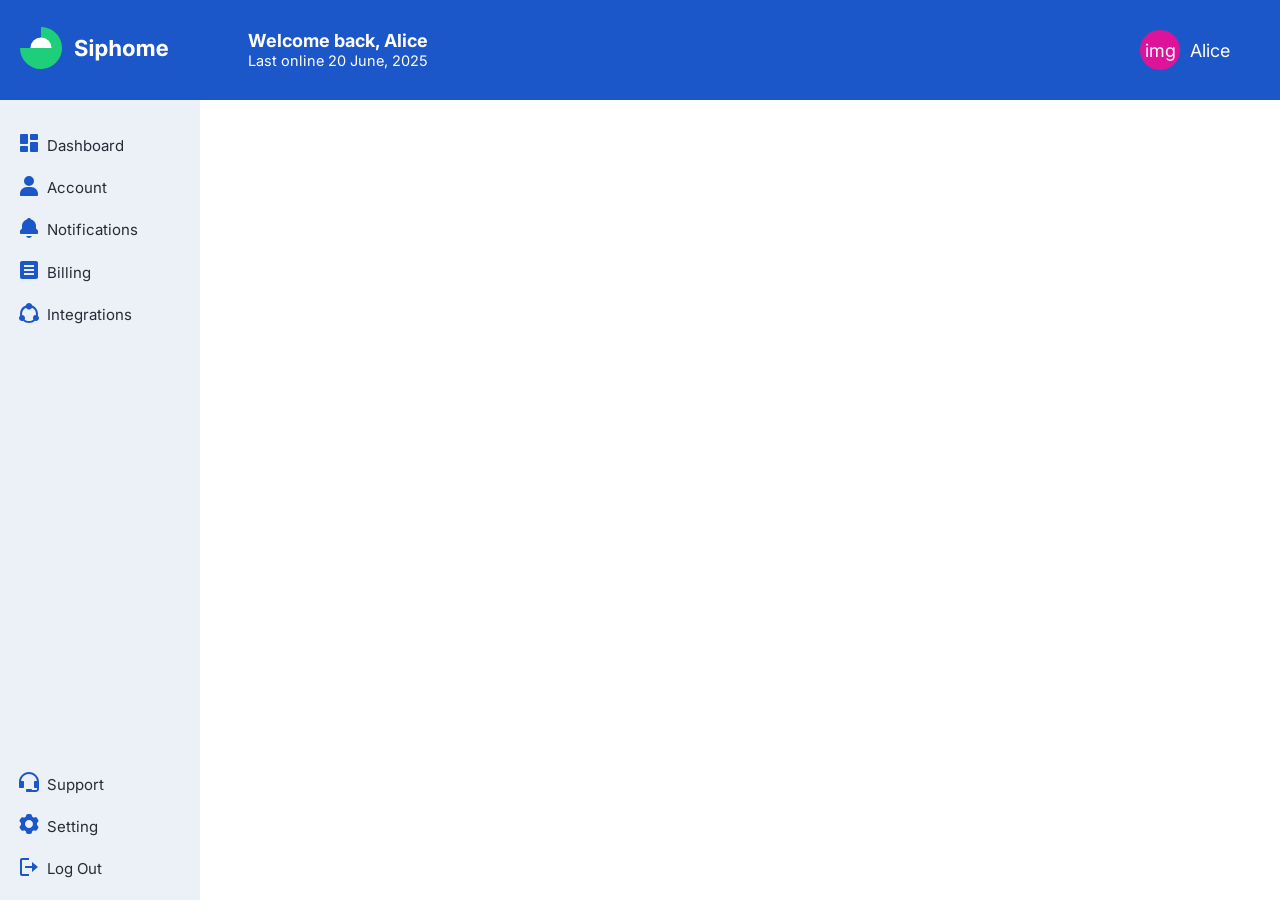
==== pages/dashboard.html @ 19a841d8 "feat(dash): add dashboard sidebar structure - Add structural markup for dashboard sidebar navigation" ====
<!doctype html>
<html lang="en">
  <head>
    <meta charset="UTF-8" />
    <meta name="viewport" content="width=device-width, initial-scale=1.0" />
    <meta name="robots" content="index, follow" />
    <meta
      name="description"
      content="SipHome – Your trusted home service platform. Explore services, testimonials and more."
    />

    <title>SipHome</title>
    <meta name="theme-color" content="#f2f2f2" />
    <!-- FONTS -->
    <link rel="preconnect" href="https://fonts.googleapis.com" />
    <link rel="preconnect" href="https://fonts.gstatic.com" crossorigin />
    <link
      href="https://fonts.googleapis.com/css2?family=Inter:ital,wght@0,100..900;1,100..900&display=swap"
      rel="stylesheet"
    />

    <link rel="stylesheet" href="../css/style.css" />
    <link rel="stylesheet" href="../css/dashboard.css" />
  </head>
  <body>
    <header class="header">
      <section class="header__logo-blk">
        <div class="logo-blk">
          <div class="logo__img-blk">
            <svg
              xmlns="http://www.w3.org/2000/svg"
              width="148"
              height="42"
              fill="none"
              viewBox="0 0 148 42"
            >
              <path
                fill="#fff"
                fill-rule="evenodd"
                d="M73.221 13.766c0 .93-.813 1.687-1.805 1.687-.984 0-1.797-.758-1.797-1.687 0-.922.813-1.68 1.797-1.68.992 0 1.805.758 1.805 1.68m-9.151 3.836h3.242c-.046-2.852-2.39-4.82-5.953-4.82-3.507 0-6.078 1.937-6.062 4.843-.008 2.36 1.656 3.71 4.359 4.36l1.742.437c1.743.422 2.711.922 2.719 2-.008 1.172-1.117 1.969-2.836 1.969-1.758 0-3.023-.813-3.133-2.414h-3.273c.086 3.46 2.563 5.25 6.445 5.25 3.907 0 6.203-1.868 6.211-4.797-.008-2.664-2.015-4.078-4.797-4.703l-1.437-.344c-1.391-.32-2.555-.836-2.531-1.985 0-1.03.914-1.789 2.57-1.789 1.617 0 2.609.735 2.734 1.993M69.744 29h3.328V17h-3.328zm5.994 4.5h3.328v-6.422h.102c.461 1 1.469 2.117 3.406 2.117 2.735 0 4.867-2.164 4.867-6.18 0-4.124-2.226-6.171-4.859-6.171-2.008 0-2.969 1.195-3.414 2.172h-.148V17h-3.282zm5.782-14.008c-1.618 0-2.524 1.367-2.524 3.508s.922 3.547 2.524 3.547c1.632 0 2.523-1.453 2.523-3.547 0-2.078-.875-3.508-2.523-3.508m11.468 2.57c.008-1.546.953-2.453 2.313-2.453 1.351 0 2.148.867 2.14 2.344V29h3.329v-7.64c.007-2.813-1.649-4.516-4.149-4.516-1.82 0-3.039.86-3.586 2.273h-.14V13H89.66v16h3.328zm21.729.985c0 3.695-2.266 6.187-5.906 6.187-3.641 0-5.907-2.492-5.907-6.187 0-3.719 2.266-6.203 5.907-6.203s5.906 2.484 5.906 6.203m-5.891 3.61c-1.68 0-2.539-1.54-2.539-3.634s.859-3.64 2.539-3.64c1.649 0 2.508 1.547 2.508 3.64s-.859 3.633-2.508 3.633M120.209 29h-3.328V17h3.172v2.117h.14c.5-1.414 1.727-2.273 3.344-2.273 1.649 0 2.875.883 3.258 2.273h.125c.492-1.375 1.859-2.273 3.617-2.273 2.234 0 3.781 1.484 3.781 4.086V29h-3.32v-7.414c0-1.336-.797-2-1.859-2-1.211 0-1.922.844-1.922 2.086V29h-3.227v-7.484c0-1.18-.734-1.93-1.828-1.93-1.109 0-1.953.883-1.953 2.21zm22.207.234c2.969 0 4.969-1.445 5.438-3.672l-3.079-.203c-.336.914-1.195 1.391-2.304 1.391-1.664 0-2.719-1.102-2.719-2.89v-.008h8.172v-.915c0-4.078-2.469-6.093-5.641-6.093-3.531 0-5.82 2.508-5.82 6.21 0 3.805 2.258 6.18 5.953 6.18m-.078-9.906c-1.477 0-2.516 1.094-2.586 2.461h5.039c-.008-1.43-1.008-2.46-2.453-2.46"
                clip-rule="evenodd"
              />
              <path
                fill="#1ece7a"
                d="M0 21a21 21 0 0 0 12.964 19.401 20.998 20.998 0 0 0 27.437-27.437A21 21 0 0 0 21 0v21z"
              />
              <path
                fill="#fff"
                d="M31.562 21a10.561 10.561 0 1 0-21.124 0h21.124"
              />
            </svg>
          </div>
        </div>
      </section>

      <section class="header__user-welcome-blk">
        <p class="user__welcome-text">Welcome back, Alice</p>
        <p class="user__last-online-state">Last online 20 June, 2025</p>
      </section>

      <section class="user__icon-info-blk">
        <div class="user__icon-blk">img</div>
        <div class="user__info-blk">
          <p class="user__name-text">Alice</p>
        </div>
      </section>
    </header>

    <main>
      <section class="main__side-nav-blk">
        <nav class="main__side-nav">
          <ul class="side-nav__list">
            <li class="side-nav__list-item">
              <div class="svg-blk icon__dashboard-blk">
                <svg
                  xmlns="http://www.w3.org/2000/svg"
                  width="24"
                  height="24"
                  fill="#fff"
                  viewBox="0 0 24 24"
                >
                  <rect width="8" height="10" x="13" y="11" rx="1" ry="1" />
                  <rect width="8" height="6" x="3" y="15" rx="1" ry="1" />
                  <rect width="8" height="6" x="13" y="3" rx="1" ry="1" />
                  <rect width="8" height="10" x="3" y="3" rx="1" ry="1" />
                </svg>
              </div>
              <a class="side-nav__link" href="#"> Dashboard </a>
            </li>

            <li class="side-nav__list-item">
              <div class="svg-blk icon__account-blk">
                <svg
                  xmlns="http://www.w3.org/2000/svg"
                  width="24"
                  height="24"
                  fill="#fff"
                  viewBox="0 0 24 24"
                >
                  <path
                    d="M12 2a5 5 0 1 0 0 10 5 5 0 1 0 0-10M4 22h16c.55 0 1-.45 1-1v-1c0-3.86-3.14-7-7-7h-4c-3.86 0-7 3.14-7 7v1c0 .55.45 1 1 1"
                  />
                </svg>
              </div>
              <a class="side-nav__link" href="#"> Account </a>
            </li>

            <li class="side-nav__list-item">
              <div class="svg-blk icon__notification-blk">
                <svg
                  xmlns="http://www.w3.org/2000/svg"
                  class="icon__notification"
                  width="24"
                  height="24"
                  fill="#fff"
                  viewBox="0 0 24 24"
                >
                  <path
                    d="M19 12.59V10c0-3.22-2.18-5.93-5.14-6.74C13.57 2.52 12.85 2 12 2s-1.56.52-1.86 1.26C7.18 4.08 5 6.79 5 10v2.59L3.29 14.3a1 1 0 0 0-.29.71v2c0 .55.45 1 1 1h16c.55 0 1-.45 1-1v-2c0-.27-.11-.52-.29-.71zM14.82 20H9.18c.41 1.17 1.51 2 2.82 2s2.41-.83 2.82-2"
                  />
                </svg>
              </div>
              <a class="side-nav__link" href="#">Notifications</a>
            </li>

            <li class="side-nav__list-item">
              <div class="svg-blk icon__billing-blk">
                <svg
                  xmlns="http://www.w3.org/2000/svg"
                  class="icon__billing"
                  width="24"
                  height="24"
                  fill="#fff"
                  viewBox="0 0 24 24"
                >
                  <path
                    d="M19 3H5c-1.1 0-2 .9-2 2v14c0 1.1.9 2 2 2h14c1.1 0 2-.9 2-2V5c0-1.1-.9-2-2-2m-2 14H7v-2h10zm0-4H7v-2h10zm0-4H7V7h10z"
                  />
                </svg>
              </div>
              <a class="side-nav__link" href="#"> Billing</a>
            </li>

            <li class="side-nav__list-item">
              <div class="svg-blk icon__integrations-blk">
                <svg
                  xmlns="http://www.w3.org/2000/svg"
                  class="icon__integrations"
                  width="24"
                  height="24"
                  fill="#fff"
                  viewBox="0 0 24 24"
                >
                  <path
                    d="M20.83 14.64c.1-.54.17-1.09.17-1.64 0-3.78-2.35-7.11-5.82-8.41C14.87 3.11 13.56 2 12 2S9.12 3.11 8.82 4.59A8.985 8.985 0 0 0 3 13c0 .55.07 1.1.17 1.64A2.98 2.98 0 0 0 2 17c0 1.65 1.35 3 3 3 .39 0 .76-.08 1.1-.21C7.74 21.22 9.8 22 12 22s4.27-.78 5.9-2.21c.34.13.71.21 1.1.21 1.65 0 3-1.35 3-3 0-.96-.46-1.81-1.17-2.36M7.61 18.45c.24-.43.39-.92.39-1.45 0-1.63-1.31-2.95-2.92-2.99C5.03 13.68 5 13.34 5 13c0-2.77 1.63-5.23 4.08-6.35C9.6 7.74 10.71 8.5 12 8.5s2.4-.76 2.92-1.85A6.98 6.98 0 0 1 19 13c0 .34-.03.68-.08 1.01A2.99 2.99 0 0 0 16 17c0 .53.15 1.02.39 1.45-1.24 1-2.77 1.55-4.39 1.55s-3.15-.55-4.39-1.55"
                  />
                </svg>
              </div>
              <a class="side-nav__link" href="#"> Integrations</a>
            </li>
          </ul>

          <ul class="side-nav__bottom-list">
            <li class="side-nav__list-item">
              <div class="svg-blk icon__integrations-blk">
               <svg xmlns="http://www.w3.org/2000/svg" width="24" height="24" fill="#fff" viewBox="0 0 24 24"><path d="M12 2C6.49 2 2 6.49 2 12v5c0 .55.45 1 1 1h3c.55 0 1-.45 1-1v-5c0-.55-.45-1-1-1H4.07C4.56 7.06 7.93 4 12 4s7.44 3.06 7.93 7H18c-.55 0-1 .45-1 1v5c0 .55.45 1 1 1h2v1c0 .55-.45 1-1 1h-4c0-.55-.45-1-1-1h-4c-.55 0-1 .45-1 1v1c0 .55.45 1 1 1h9c1.65 0 3-1.35 3-3v-7c0-5.51-4.49-10-10-10"/></svg>
              </div>
              <a class="side-nav__link" href="#"> Support</a>
            </li>

            <li class="side-nav__list-item">
              <div class="svg-blk icon__integrations-blk">
           <svg xmlns="http://www.w3.org/2000/svg" width="24" height="24" fill="#fff" viewBox="0 0 24 24"><path d="m21.16 7.86-1-1.73a1.997 1.997 0 0 0-2.73-.73l-.53.31c-.58-.46-1.22-.83-1.9-1.11V4c0-1.1-.9-2-2-2h-2c-1.1 0-2 .9-2 2v.6c-.67.28-1.31.66-1.9 1.11l-.53-.31c-.96-.55-2.18-.22-2.73.73l-1 1.73c-.55.96-.22 2.18.73 2.73l.5.29c-.05.37-.08.74-.08 1.11s.03.74.08 1.11l-.5.29c-.96.55-1.28 1.78-.73 2.73l1 1.73c.55.95 1.78 1.28 2.73.73l.53-.31c.58.46 1.22.83 1.9 1.11v.6c0 1.1.9 2 2 2h2c1.1 0 2-.9 2-2v-.6a8.7 8.7 0 0 0 1.9-1.11l.53.31c.96.55 2.18.22 2.73-.73l1-1.73c.55-.96.22-2.18-.73-2.73l-.5-.29c.05-.37.08-.74.08-1.11s-.03-.74-.08-1.11l.5-.29c.96-.55 1.28-1.78.73-2.73M12 16c-2.21 0-4-1.79-4-4s1.79-4 4-4 4 1.79 4 4-1.79 4-4 4"/></svg>
              </div>
              <a class="side-nav__link" href="#"> Setting</a>
            </li>

            <li class="side-nav__list-item">
              <div class="svg-blk icon__integrations-blk">
               <svg
                  class="loggout__svg"
                  xmlns="http://www.w3.org/2000/svg"
                  width="24"
                  height="24"
                  fill="currentColor"
                  viewBox="0 0 24 24"
                >
                  <path d="M15 11H8v2h7v4l6-5-6-5z" />
                  <path
                    d="M5 21h7v-2H5V5h7V3H5c-1.1 0-2 .9-2 2v14c0 1.1.9 2 2 2"
                  />
                </svg>
              </div>
              <a class="side-nav__link user-logout__text" href="#">Log Out</a>
            </li>
          </ul>
        </nav>
      </section>
    </main>
  </body>
</html>
---- css/style.css ----
/* RESET */
*,
*::before,
*::after {
  padding: 0;
  margin: 0;
  box-sizing: border-box;
  /* outline: var(--outline); */
}

html {
  font-size: 62.5%;
}

body {
  max-width: 100%;
  font-size: 1.8em;
  background-color: var(--primary-clr-white);
  font-family: "Inter", sans-serif;
  font-optical-sizing: auto;
  font-style: normal;
  overflow-y: scroll;
  scroll-behavior: smooth;
  overflow-x: hidden;
}

input,
select,
textarea {
  font-size: 1.6rem;
}

:root {
  --primary-clr-blue: #1c57c9;
  --secondary-clr-blue: #2053d1;
  --primary-clr-white: #ffffff;
  --secondary-clr-white: #ecf0f7;
  --primary-clr-green: #3acf6e;
  --primary-clr-grey: #606b86;
  --secondary-clr-grey: #606c84;
  --box-shadow-grey: #97979744;
  --primary-clr-black: #262b36;
  --primary-clr-red: #fa4949;
  --primary-clr-ash: #DADEE6;
  --outline: 0.2rem solid red;
}

/* UTILITY CLASSES */
.auto-show {
  animation: reveal both;
  animation-timeline: view();
  animation-range: entry 5% cover 40%;
}

.show {
  animation: dot-reveal 0.5s ease-out alternate infinite;
}

.delay-1 {
  animation-delay: 0.2s;
}

.delay-2 {
  animation-delay: 0.4s;
}

.delay-3 {
  animation-delay: 0.6s;
}

.delay-4 {
  animation-delay: 0.8s;
}

.delay-5 {
  animation-delay: 1s;
}

.delay-6 {
  animation-delay: 1.2s;
}

@keyframes dot-reveal {
  from {
    opacity: 0;
    transform: translateY(-4rem) !important;
  }

  to {
    opacity: 1;
    transform: translateY(0) !important;
  }
}

@keyframes reveal {
  from {
    opacity: 0;
    transform: translateY(30rem);
  }

  to {
    opacity: 1;
    transform: translateY(0);
  }
}

.form__group {
  position: relative;
}

.validation__status {
  position: absolute;
  color: var(--primary-clr-red);
  width: 100%;
  display: flex;
  font-size: 1.4rem;
  right: 0;
  bottom: -0.8rem;
  ;
}


.salute-active {
  color: var(--primary-clr-white);

}

.user-name-active {
  color: var(--primary-clr-green);
  font-size: 1.8rem;
  font-weight: 900;

}

/* MOBILE → DEFAULT */

/* HEADER */
.header__logo--menu {
  width: 100%;
  height: 13rem;
  background-color: var(--primary-clr-blue);
  display: flex;
  justify-content: space-around;
  align-items: flex-end;
  padding-bottom: 2rem;
  position: relative;
}

.header__nav-blk {
  display: none;
}

.menu__button {
  padding: 0.5rem 1rem;
  color: var(--primary-clr-white);
  background-color: var(--primary-clr-blue);
  border: 0.09rem solid var(--primary-clr-white);
  border-radius: 0.5rem;
  margin-bottom: 0.7rem;
  font-weight: bold;
  font-size: 1.3rem;
}

.mobile-menu-blk {
  width: 100%;
  height: 100vh;
  background: var(--primary-clr-white);
  display: flex;
  flex-direction: column;
  align-items: center;
  justify-content: space-between;
  padding-top: 5rem;
  position: fixed;
  top: 0;
  right: 0;
  left: 0;
  transform: translateX(-100%);
  transition: all 0.3s ease;
  opacity: 0;
  pointer-events: none;
  z-index: 100;
}

.mobile-menu-blk.active {
  pointer-events: auto;
  opacity: 1;
  transform: translateX(0);
}

.mobile__header {
  width: 90%;
  height: 5rem;
  display: flex;
  justify-content: space-between;
  align-items: center;
}

.menu__close-btn {
  color: var(--primary-clr-red);
  border-color: var(--primary-clr-red);
  margin-bottom: 0;
  background-color: var(--primary-clr-white);
}

.mobile__header-heading {
  font-size: 2rem;
  color: var(--primary-clr-black);
  font-weight: bold;
}

.mobile__cta-blk {
  height: 5 !important;
  background: var(--primary-clr-white) !important;
  justify-content: center !important;
}

.cta__btn-1,
.cta__btn-2 {
  padding: 1rem 2rem;
  background-color: var(--primary-clr-blue);
  color: var(--primary-clr-white);
  border: 0.01rem solid var(--primary-clr-white);
  width: 12rem !important;
  white-space: nowrap;
  border-radius: 0.4rem;
  font-weight: bold;
  font-size: 1.5rem;
}

.cta__btn-1 {
  background-color: var(--primary-clr-green);
  border: none;
  margin-left: 0 !important;
}

.cta__btn-2 {
  margin-right: 0rem !important;
}

/* MAIN */
/* CALL TO ACTION SECTION */
.hero-intro__heading--info-blk {
  width: 100%;
  height: 65rem;
  background-color: var(--primary-clr-blue);
  display: flex;
  flex-direction: column;
  justify-content: center;
  align-items: center;
}

.hero-intro__heading-blk,
.hero-intro__info-blk {
  max-width: 95%;
  min-height: 20rem;
  display: flex;
  justify-content: center;
  align-items: center;
}

.hero-intro__heading-txt-blk {
  display: flex;
  flex-direction: column;
  justify-content: center;
  align-items: center;
}

.hero-intro__heading-txt {
  font-size: 4.2rem;
  text-align: center;
  color: var(--primary-clr-white);
}

.hero-intro__heading-clr-green {
  color: var(--primary-clr-green);
}

.hero-intro__info-blk {
  width: 100%;
}

.hero-intro__info-txt {
  color: var(--primary-clr-white);
  font-size: 1.8rem;
  text-align: center;
  line-height: 1.4;
}

.hero-intro__button-blk {
  width: 100%;
  height: 10rem;
  background-color: var(--primary-clr-blue);
  display: flex;
  justify-content: center;
  align-items: center;
  column-gap: 8rem;
}

.intro__btn-1,
.intro__btn-2 {
  padding: 1rem 2rem;
  background-color: var(--primary-clr-blue);
  color: var(--primary-clr-white);
  border: 0.01rem solid var(--primary-clr-white);
  width: 8rem;
  white-space: nowrap;
  border-radius: 0.4rem;
  font-weight: bold;
  font-size: 1.5rem;
  transition: all 0.125s ease-in;

}

.intro__btn-1 {
  background-color: var(--primary-clr-green);
  border: none;
  margin-left: -2rem;
}

.intro__btn-2 {
  margin-right: 1.5rem;
}

.intro__btn-1:active,
.intro__btn-2:active {
  transform: translate(0.3rem, 0.3rem) !important;
  transition: all 0.125s linear;
}

.hero-intro__pattern-blk {
  height: 15rem;
  width: 100%;
  display: flex;
  border-bottom-right-radius: 30rem;
  background-color: var(--primary-clr-blue);
}

.hero-intro__pattern-svg-desktop,
.hero__desktop-img {
  display: none;
}

/* THREAT AWARENESS CSS */
.main__threat-info-blk {
  margin-top: 7rem;
  width: 100%;
  min-height: 4rem;
  display: flex;
  flex-direction: column;
  justify-content: center;
  align-items: center;
  background: var(--primary-clr-white);
}

.threat__info {
  height: 25rem;
  width: 90%;
  display: flex;
  align-items: center;
  margin-bottom: 6rem;
}

.threat__info-txt {
  text-align: center;
  font-weight: 600;
  color: var(--primary-clr-grey);
  line-height: 3.2rem;
}

.main__threat-info-img-blk.threat-img-blk__desktop,
.threat__info-img-tablet {
  display: none;
}

/* SMART HOME FEATURES SECTION  */
.home__features-info-blk {
  width: 100%;
  min-height: 25rem;
  display: flex;
  flex-direction: column;
  align-items: center;
  background-color: var(--primary-clr-white);
  margin-bottom: 6rem;
}

.home__features-info {
  width: 85%;
  text-align: center;
  height: 25rem;
  display: flex;
  flex-direction: column;
  justify-content: center;
  margin-top: 5rem;
}

.home__features-info-title {
  font-size: 1.5rem;
  font-weight: bold;
  color: var(--secondary-clr-blue);
  letter-spacing: 1rem;
}

.home__features-info-heading {
  margin: 1.8rem 0;
  font-size: 3.2rem;
  color: var(--primary-clr-black);
  font-weight: bold;
}

.home__features-info-txt {
  color: var(--primary-clr-grey);
  line-height: 2.8rem;
}

/* HOME FEATURES */

.home__features-blk {
  width: 100%;
  min-height: 25rem;
  display: flex;
  flex-direction: column;
  align-items: center;
  margin-top: 4rem;
}

.home__feature-container {
  width: 88%;
  display: flex;
  flex-direction: column;
  justify-content: center;
  align-items: center;
  margin-bottom: 6.4rem;
}

.feature-heading {
  margin: 1.5rem 0;
  font-weight: bold;
  color: var(--primary-clr-black);
}

.feature-txt {
  text-align: center;
  font-size: 1.3rem;
  line-height: 2rem;
  color: var(--primary-clr-grey);
}

/* SMART HOME UPGRADE SECTION */
/* UPGRADE INFO */
.home__upgrade-blk {
  width: 100%;
  min-height: 25rem;
  display: flex;
  flex-direction: column;
  align-items: center;
  background-color: var(--primary-clr-white);
  margin-bottom: 6rem;
}

.home__upgrade-info-blk {
  width: 100%;
  height: 25rem;
  display: flex;
  flex-direction: column;
  justify-content: center;
  align-items: center;
}

.upgrade__info-blk {
  width: 95%;
  text-align: center;
}

.upgrade__info-title {
  font-size: 1.5rem;
  font-weight: bold;
  color: var(--secondary-clr-blue);
  letter-spacing: 1rem;
}

.upgrade__info-heading {
  margin: 1.8rem 0;
  font-size: 3.2rem;
  color: var(--primary-clr-black);
  font-weight: bold;
}

/* UPGRADE PHOTO */

.home__upgrade-photo-blk {
  width: 100%;
  min-height: 25rem;
  display: flex;
  flex-direction: column;
  align-items: center;
  background-color: var(--primary-clr-white);
  margin-bottom: 6rem;
}

.upgrade__photo-blk {
  width: 100%;
  z-index: 3;
}

.upgrade__photo {
  width: 100%;
}

.upgrade__photo-desktop,
.upgrade__photo-tablet {
  display: none;
}

/* UPGRADABLE */
.upgrade-blk {
  width: 100%;
  min-height: 55rem;
  display: flex;
  flex-direction: column;
  align-items: center;
  background-color: var(--secondary-clr-blue);
  margin-top: -20rem;
  z-index: 2;
}

.upgrade {
  width: 90%;
  height: 25rem;
  display: flex;
  flex-direction: column;
  justify-content: center;
  align-items: center;
  color: var(--primary-clr-white);
  margin-bottom: 3.6rem;
}

.upgrade:first-child {
  margin-top: 20rem;
}

.upgrade__img-blk {
  display: flex;
  justify-content: center;
  align-items: center;
}

.upgrade__title {
  color: var(--primary-clr-white);
  margin: 2.4rem 0 1.5rem;
  font-weight: 600;
}

.upgrade__txt {
  text-align: center;
  color: var(--primary-clr-white);
  font-size: 1.3rem;
  line-height: 2rem;
}

.upgrade__pattern-blk {
  height: 15rem;
  width: 100%;
  display: flex;
  justify-content: flex-end;
  border-bottom-left-radius: 30rem;
  background-color: var(--primary-clr-blue);
}

.upgrade__pattern-desktop {
  display: none;
}

/* SMART HOME SERVICE SECTION  */
.home__service-blk {
  width: 100%;
  min-height: 25rem;
  display: flex;
  flex-direction: column;
  align-items: center;
  padding-top: 18rem;
}

.home__service-info-blk {
  width: 100%;
  height: 25rem;
  display: flex;
  flex-direction: column;
  justify-content: center;
  align-items: center;
}

.service__info {
  width: 85%;
  display: flex;
  flex-direction: column;
  justify-content: center;
  align-items: center;
  margin-bottom: 6.4rem;
}

.service__title {
  font-size: 1.5rem;
  font-weight: bold;
  color: var(--secondary-clr-blue);
  letter-spacing: 1rem;
}

.service__heading {
  margin: 2rem 0 1.5rem;
  font-weight: bold;
  text-align: center;
  font-size: 3.2rem;
  color: var(--primary-clr-black);
}

.service__txt {
  text-align: center;
  line-height: 2.8rem;
  color: var(--primary-clr-grey);
}

.service__img {
  margin-bottom: 5rem;
}

.service__img-2 {
  display: none;
}

/* SERVICE CAROUSEL  */
.service__carousel-blk {
  width: 100%;
  min-height: 20rem;
  display: flex;
  flex-direction: column;
  justify-content: space-around;
  align-items: center;
  background-color: var(--secondary-clr-white);
}

.carousel-blk {
  width: 100%;
  min-height: 12rem;
  display: flex;
  align-items: center;
  overflow-x: scroll;
  padding: 5%;
  column-gap: 1.6rem;
  background-color: var(--primary-clr-white);
  scrollbar-width: none;
}

.carousel__item {
  height: 9.6rem;
  min-width: 75%;
  background: var(--primary-clr-white);
  border-radius: 1.6rem;
  box-shadow: 0.01rem 0.01rem 5rem var(--box-shadow-grey);
  display: flex;
  align-items: center;
  padding: 7%;
}

.carousel__indicator-blk {
  width: 100%;
  min-height: 5rem;
  display: flex;
  justify-content: center;
  align-items: center;
}

.indicator-blk {
  width: 100%;
  height: 3rem;
  display: flex;
  justify-content: center;
  align-items: center;
  column-gap: 1.6rem;
}

.indicator {
  background: var(--secondary-clr-grey);
  width: 1rem;
  height: 1rem;
  border-radius: 0.5rem;
  opacity: 20%;
}

.indicator-active {
  background: var(--primary-clr-blue);
  opacity: 100%;
}

/* SMART HOME TESTIMONIAL SECTION */

.home__testimonial-blk {
  max-width: 100%;
  min-height: 25rem;
  display: flex;
  flex-direction: column;
  align-items: center;
  padding: 10rem 0 7.5rem;
  background-color: var(--secondary-clr-white);
}

.testimonial__info-blk {
  min-width: 100%;
  min-height: 25rem;
  display: flex;
  flex-direction: column;
  justify-content: center;
  align-items: center;
  margin-bottom: 2rem;
}

.testimonial__info {
  max-width: 75%;
  display: flex;
  flex-direction: column;
  justify-content: center;
  align-items: center;
}

.testimonial__title {
  font-size: 1.5rem;
  font-weight: bold;
  color: var(--secondary-clr-blue);
  letter-spacing: 1rem;
}

.testimonial__heading {
  margin: 1.7rem 0;
  font-weight: bold;
  text-align: center;
  font-size: 3.2rem;
  color: var(--primary-clr-black);
}

/* USER TESTIMONIAL CARD */

.testimonial__card-blk {
  width: 100%;
  min-height: 25rem;
  display: flex;
  flex-direction: column;
  justify-content: center;
  align-items: center;
  background-color: var(--secondary-clr-white);
}

.testimonial__card-carousel {
  width: 100%;
  min-height: 40rem;
  background-color: var (--secondary-clr-white);
  padding: 5%;
  display: flex;
  align-items: center;
  column-gap: 2rem;
  overflow-x: scroll;
  position: relative;
  scrollbar-width: none;
}

.testimonial__card {
  min-width: 31.5rem;
  min-height: 33rem;
  display: flex;
  flex-direction: column;
  justify-content: center;
  align-items: center;
  border-radius: 2.4rem;
  background-color: var(--primary-clr-white);
  position: relative;
}

.card__user-img {
  position: absolute;
  top: -3rem;
}

.card__user-quote {
  text-align: center;
  line-height: 2.8rem;
  color: var(--primary-clr-black);
  margin-top: 1.5rem;
  width: 28rem;
}

.card__user-name {
  font-weight: 600;
  color: var(--primary-clr-black);
  margin-top: 1.5rem;
}

.card__user-position {
  margin-top: 0.5rem;
  text-align: center;
  font-size: 1.3rem;
  color: var(--primary-clr-grey);
  line-height: 2.4;
}

.card__quote-design {
  position: absolute;
  bottom: 2.8rem;
  right: 2.5rem;
}

.card-carousel__indicator-blk {
  margin-top: -2.5rem;
}

/* SMART HOME CONTACT SECTION */

.home__contact-info-blk {
  max-width: 100%;
  min-height: 25rem;
  display: flex;
  flex-direction: column;
  align-items: center;
  padding: 16rem 0 10rem;
  background-color: var(--primary-clr-white);
}

.contact__info-blk {
  min-width: 100%;
  min-height: 25rem;
  display: flex;
  flex-direction: column;
  justify-content: center;
  align-items: center;
  margin-bottom: 2rem;
}

.contact__info {
  max-width: 85%;
  display: flex;
  flex-direction: column;
  justify-content: center;
  align-items: center;
}

.contact__title {
  font-size: 1.5rem;
  font-weight: bold;
  color: var(--secondary-clr-blue);
  letter-spacing: 1rem;
}

.contact__heading {
  margin: 1.7rem 0;
  font-weight: bold;
  text-align: center;
  font-size: 3.2rem;
  color: var(--primary-clr-black);
}

.contact__img-2 {
  display: none;
}

/*SMART HOME CONTACT FORM */

.contact__form-blk {
  min-width: 100%;
  min-height: 25rem;
  display: flex;
  flex-direction: column;
  align-items: center;
  background-color: var(--primary-clr-white);
  padding: 5%;
  margin-top: 6.4rem;
}

.form {
  min-width: 90%;
  min-height: 25rem;
  display: flex;
  flex-direction: column;
  justify-content: center;
  align-items: center;
  margin-bottom: 2rem;
}

@media (min-width: 400px) {
  .form {
    min-width: 80%;
  }
}

.form__group {
  min-height: 5rem;
  display: flex;
  flex-direction: column;
  align-items: center;
  justify-content: center;
  column-gap: 1.6rem;
  margin-bottom: 2rem;
}

.form__group label {
  line-height: 2.4;
  font-size: 1.5rem;
  color: var(--primary-clr-black);
  align-self: self-start;
}

.form__group input {
  width: 31.5rem;
  height: 4.8rem;
  padding: 2%;
  margin-bottom: 1.6rem;
}

.form__group-textarea {
  margin-bottom: 4rem;
}

.form__textarea {
  max-height: 12rem;
  max-width: 31.5rem;
  min-height: 12rem;
  min-width: 31.5rem;
}

.form__group-blk {
  width: 900%;
  display: flex;
  justify-content: start;
}

.form__group-blk:has(button) {
  align-self: self-start;
  width: 40% !important;
}

.form__submit-btn {
  width: 9rem;
  height: 4rem;
  background-color: var(--primary-clr-green);
  font-weight: bold;
  color: var(--primary-clr-white);
  padding: 1rem 2rem;
  font-size: 1.5rem;
  border: none;
  border-radius: 0.4rem;
  box-shadow: 0.01rem 0.01rem 5rem var(--box-shadow-grey);
  align-self: self-start;
  transition: all 0.125s ease-in;
}

.form__submit-btn:hover {
  background-color: var(--primary-clr-blue);
}

.form__submit-btn:active {
  transform: translate(0.3rem, 0.3rem) !important;
  scale: 0.95 !important;
}

/* FOOTER */
/*FOOTER-ADDRESS*/

.footer {
  max-width: 100%;
  min-height: 25rem;
  display: flex;
  flex-direction: column;
  align-items: center;
  background-color: var(--primary-clr-white);
}

.footer p:not(.footer p:first-child):hover,
.footer a:hover {
  color: var(--primary-clr-blue);
  text-decoration: underline;
  transition: all 0.125s ease-in;
}

.footer p:not(.footer p:first-child):active,
.footer a:active {
  color: var(--primary-clr-green);
  transition: all 0.125s ease-in;
}

.footer__address-blk {
  min-width: 100%;
  min-height: 25rem;
  display: flex;
  flex-direction: column;
  justify-content: center;
  align-items: center;
  margin-bottom: 2rem;
}

.address__info {
  max-width: 75%;
  display: flex;
  flex-direction: column;
  align-items: center;
  justify-content: center;
  align-items: center;
}

.address__heading {
  margin: 4rem 0 1rem;
  font-weight: bold;
  text-align: center;
  font-size: 2rem;
  color: var(--primary-clr-black);
}

.address__heading:hover {
  text-decoration: none !important;
  color: var(--primary-clr-black) !important
}

.address__txt {
  text-align: center;
  line-height: 3rem;
  color: var(--primary-clr-grey);
  font-size: 2rem;
  margin-bottom: 3rem;
}

.address__tel,
.address__email {
  font-weight: bold;
  color: var(--primary-clr-grey);
}

.address__tel {
  margin-bottom: 1rem;
}

.address__tel a,
.address__email a {
  color: var(--primary-clr-black);
  font-size: 2rem;
  text-decoration: none;
  font-weight: 500;
}

/* FOOTER NAVIGATION */

.footer__nav-blk {
  width: 100%;
  min-height: 20rem;
  display: flex;
  justify-content: center;
  align-items: center;
  background-color: var(--primary-clr-white);
  margin-top: 3.6rem;
}

.nav__info {
  min-width: 80%;
  min-height: 25rem;
  display: flex;
  flex-direction: column;
  justify-content: center;
  align-items: center;
}

.nav__info-heading {
  margin: 2rem 0;
  font-weight: bold;
  text-align: center;
  font-size: 2rem;
  color: var(--primary-clr-black);
}

.nav {
  max-width: 100%;
  display: flex;
  flex-direction: column;
  align-items: center;
  justify-content: center;
  align-items: center;
}

.nav__list {
  list-style: none;
  display: grid;
  grid-template-columns: 1fr;
  gap: 1rem;
  justify-items: center;
  font-size: 2rem;
  color: var(--primary-clr-grey);
  list-style: 4.8rem;
}

.nav__link {
  text-decoration: none;
  color: var(--primary-clr-grey);
  cursor: pointer;
  transition: color 0.125s ease-in-out;
}

.nav__link:active {
  color: var(--primary-clr-blue);
}

/* FOOTER ABOUT */
.footer__about-blk {
  width: 100%;
  min-height: 20rem;
  display: flex;
  justify-content: center;
  align-items: center;
  background-color: var(--primary-clr-white);
  margin-top: 3.6rem;
}

.about__info {
  min-width: 80%;
  min-height: 25rem;
  display: flex;
  flex-direction: column;
  justify-content: center;
  align-items: center;
}

.about__info-heading {
  font-weight: bold;
  color: var(--primary-clr-black) !important;
}

.about__info-item {
  margin-bottom: 1rem;
  font-size: 2rem;
  color: var(--primary-clr-grey);
  list-style: 4.8rem;
  cursor: pointer;
}

/* FOOTER SOCIAL */
.footer__social-blk {
  width: 100%;
  min-height: 20rem;
  background-color: var(--primary-clr-white);
  margin-top: 2.4rem;
  display: flex;
  flex-direction: column;
  justify-content: center;
  align-items: center;
}

.social__info-blk {
  min-width: 100%;
  min-height: 20rem;
  display: flex;
  flex-direction: column;
  justify-content: center;
  align-items: center;
  background-color: var(--primary-clr-white);
}

.social__info-heading-blk {
  min-height: 5rem;
  min-width: 50%;
}

.social__info-heading {
  margin: 1.6rem 0;
  font-weight: bold;
  text-align: center;
  font-size: 2rem;
  color: var(--primary-clr-black);
}

.social__info {
  min-width: 50%;
  min-height: 5rem;
  display: grid;
  grid-template-columns: 5rem 15rem;
  align-items: center;
  justify-content: center;
  margin-left: 1rem;
}

.social__img {
  margin: 0 2rem;
}

.social__txt {
  font-size: 2rem;
  color: var(--primary-clr-grey);
  margin-left: 2rem;
  cursor: pointer;
}

/* FOOTER COPYRIGHT */
.footer__copyright-blk {
  min-width: 100%;
  min-height: 15rem;
  display: flex;
  flex-direction: column;
  align-items: center;
  background-color: var(--primary-clr-white);
  margin-top: 3rem;
}

.footer__copyright-blk p {
  text-decoration: none !important;
}

.footer__copyright-blk p:hover,
.footer__copyright-blk p:active {
  color: var(--primary-clr-black) !important;
}

.copyright__info {
  min-width: 100%;
  min-height: 10rem;
  display: flex;
  flex-direction: column;
  justify-content: center;
  align-items: center;
  background-color: var(--primary-clr-white);
  line-height: 2.8rem;
}

.copyright__txt {
  color: var(--primary-clr-black);
  vertical-align: bottom;
}

/*TABLET */

@media (min-width: 700px) {

  /* HEADER */
  .header__logo--menu {
    justify-content: space-between;
    padding: 0 3.1rem;
  }

  .hero-intro__heading--info-blk {
    border-bottom-right-radius: 24rem;
  }

  .header__nav-blk {
    display: none;
  }

  /* MAIN */
  /* CALL TO ACTION SECTION */

  .hero-intro__heading-blk {
    max-width: 80%;
    margin-bottom: 3.6rem;
  }

  .hero-intro__heading-txt {
    font-size: 5.5rem;
    line-height: 7.4rem;
  }

  .hero-intro__info-blk {
    max-width: 90%;
    min-height: 10rem;
    margin-bottom: 3.2rem;
  }

  .hero-intro__button-blk {
    max-width: 80%;
  }

  .hero-intro__info-txt {
    font-size: 2rem;
    text-align: center;
    line-height: 3.2rem;
  }

  .hero__desktop-img-blk,
  .hero-intro__pattern-svg-desktop {
    display: none;
  }

  .hero-intro__pattern-blk {
    height: 10rem;
    width: 60%;
    display: flex;
    border-bottom-right-radius: 0rem;
    background-color: var(--primary-clr-blue);
    margin-top: -13rem;
    z-index: 0;
  }

  /* THREAT AWARENESS CSS */
  .threat__info {
    width: 75%;
    margin-bottom: 3rem;
  }

  .threat__info-txt {
    font-size: 2rem;
  }

  .threat__info-img-blk,
  .threat__info-img-mobile {
    display: none;
  }

  .threat__info-img-blk:has(.threat__info-img-tablet) {
    display: block;
  }

  .threat__info-img-tablet {
    display: block;
  }

  /* SMART HOME FEATURES SECTION  */
  .home__features-info {
    width: 85%;
    margin-top: 5rem;
  }

  .home__features-info-heading {
    margin: 2.4rem 0;
    font-size: 4.2rem;
  }

  /* HOME FEATURES */
  .home__features-blk {
    width: 85%;
    display: grid;
    grid-template-columns: repeat(2, 1fr);
    margin-top: 6.4rem;
    column-gap: 2rem;
  }

  /* SMART HOME UPGRADE SECTION */
  /* UPGRADE INFO */
  .home__upgrade-blk {
    margin-top: 10rem;
  }

  .upgrade__info-blk {
    max-width: 45%;
  }

  .upgrade__info-heading {
    margin: 1.7rem 0;
    font-size: 4.2rem;
  }

  /* UPGRADE PHOTO */
  .home__upgrade-photo-blk {
    margin-bottom: 6.2rem;
  }

  .upgrade__photo {
    min-width: 100%;
    display: none;
  }

  .upgrade__photo-tablet {
    width: 100%;
  }

  .upgrade__photo-desktop {
    display: none;
  }

  /* UPGRADABLE */
  .upgrade-blk {
    min-height: 55rem;
    display: grid;
    grid-template-columns: repeat(2, 30.5rem);
    place-content: center;
    justify-items: center;
    column-gap: 4.8rem;
    margin-top: -28rem;
    padding: 30rem 0 14rem;
    border-bottom-left-radius: 30rem;
    z-index: 1;
  }

  .upgrade__photo-tablet {
    display: flex;
  }

  .upgrade {
    min-width: 37%;
    margin-bottom: 3rem;
  }

  .upgrade:first-child {
    margin-top: 0rem;
  }

  .upgrade__three-blk {
    grid-column: 2/3;
  }

  .upgrade__four-blk {
    grid-column: 1/2;
    grid-row: 2/3;
  }

  .upgrade__pattern-blk {
    margin-top: -15rem;
    height: 15rem;
    width: 60%;
    display: flex;
    border-bottom-left-radius: 30rem;
    z-index: 1;
    align-self: flex-end !important;
  }

  .upgrade__pattern-desktop {
    display: none;
  }


  .upgrade__pattern-mobile {
    margin-right: 1rem;

  }

  /* SMART HOME SERVICE SECTION  */
  .home__service-info-blk {
    margin-bottom: 6.4rem;
  }

  .service__info {
    width: 70%;
  }

  .service__heading {
    margin: 2rem 0 2.4rem;
    font-size: 4.2rem;
  }

  .service__img {
    margin-bottom: 8.4rem;
  }

  .service__img-1 {
    display: none;
  }

  .service__img.service__img-2 {
    display: flex;
  }

  /* SERVICE CAROUSEL  */

  .carousel-blk {
    margin-bottom: 4rem;
  }

  .carousel__item {
    min-width: 31.5rem;
  }

  /* SMART HOME TESTIMONIAL SECTION */

  .testimonial__info-blk {
    min-width: 100%;
    min-height: 25rem;
    margin-bottom: 3rem;
  }

  .testimonial__info {
    max-width: 75%;
  }

  .testimonial__heading {
    margin: 1.7rem 0;
    font-size: 4.2rem;
  }

  /* USER TESTIMONIAL CARD */

  .testimonial__card-blk {
    padding-bottom: 2rem;
  }

  .testimonial__card-carousel {
    column-gap: 5.1rem;
    margin-bottom: 4.3rem;
  }

  .testimonial__card {
    min-width: 54rem;
    min-height: 26rem;
    display: flex;
    flex-direction: column;
    justify-content: center;
    align-items: flex-start;
    padding: 5%;
  }

  .card__user-img {
    position: absolute;
    top: -3rem;
    right: -1rem;
  }

  .card__user-quote {
    text-align: left !important;
    line-height: 3.2rem;
    margin-top: 3.4rem;
    width: 80%;
    font-size: 2rem;
  }

  .card__user-name {
    margin-top: 4.2rem;
  }

  .card__quote-design {
    bottom: 4.2rem;
    right: 4.2rem;
  }

  .card-carousel__indicator-blk {
    margin-top: -2.5rem;
  }

  /* SMART HOME CONTACT SECTION */

  .contact__info-blk {
    margin-bottom: 4rem;
  }

  .contact__info {
    max-width: 85%;
  }

  .contact__heading {
    font-size: 4.2rem;
  }

  .contact__img-1 {
    display: none;
  }

  .contact__img.contact__img-2 {
    display: flex;
  }

  /*SMART HOME CONTACT FORM */

  .contact__form-blk {
    margin: 3.2rem 0 8rem;
  }

  .form {
    min-width: 50%;
    min-height: 25rem;
    display: flex;
    flex-direction: column;
    justify-content: center;
    align-items: start;
    margin-bottom: 2rem;
  }

  .form__group {
    min-height: 5rem;
    display: flex;
    flex-direction: column;
    align-items: center;
    justify-content: center;
    column-gap: 1.6rem;
    margin-bottom: 2rem;
  }

  .form__group-blk {
    width: 90%;
    display: flex;
    justify-content: start;
  }

  .form__group-blk:has(button) {
    min-width: clamp(90%, 2.5vw + 10%, 100%);
  }

  /* FOOTER */
  /*FOOTER-ADDRESS*/

  .footer {
    max-width: 100%;
    min-height: 25rem;
    display: grid;
    grid-template-columns: repeat(3, 20rem);
    grid-template-areas:
      "address address address"
      "nav about social"
      "copyright copyright copyright";

    background-color: var(--primary-clr-white);
    column-gap: 2rem;
    justify-content: space-evenly;
  }

  .footer__address-blk {
    max-width: 100%;
    min-height: 25rem;
    display: flex;
    flex-direction: column;
    justify-content: center;
    align-items: start;
    grid-area: address;
    margin-left: -3rem;
    padding: 3%;
  }

  .address__info {
    min-width: 75%;
    display: flex;
    flex-direction: column;
    align-items: start;
    justify-content: center;
    margin-left: 2rem;
  }

  .address__txt {
    font-size: 2rem;
    text-align: start;
  }

  /* FOOTER NAVIGATION */

  .footer__nav-blk {
    margin-top: 3.6rem;
    grid-area: nav;
  }

  .nav__info {
    min-width: 80%;
    min-height: 10rem;
    display: flex;
    flex-direction: column;
    justify-content: center;
    align-items: start;
  }

  .nav__list {
    list-style: none;
    display: grid;
    grid-template-columns: 1fr;
    gap: 1.5rem;
    justify-items: start;
  }

  /* FOOTER ABOUT */
  .footer__about-blk {
    margin-top: 3rem;
    grid-area: about;
  }

  .about__info {
    align-items: start;
    min-width: 100%;
  }

  .about__info-heading {
    margin: 1.6rem 0;
    font-weight: bold;
    color: var(--primary-clr-black) !important;
  }

  /* FOOTER SOCIAL */
  .footer__social-blk {
    background-color: var(--primary-clr-white);
    margin-top: 5rem;
    grid-area: social;
  }

  .social__info-blk {
    min-width: 80%;
    min-height: 10rem;
    display: flex;
    flex-direction: column;
    justify-content: center;
    align-items: start;
    background-color: var(--primary-clr-white);
    margin-top: 1rem;
  }

  .social__info-heading-blk {
    height: 3rem;
    min-width: 50%;
  }

  .social__info {
    min-height: 3rem;
    display: grid;
    grid-template-columns: 5rem minmax(10rem, 15rem);
    margin-bottom: 1.6rem;
    align-items: center;
  }

  /* FOOTER COPYRIGHT */
  .footer__copyright-blk {
    margin-top: 7.7rem;
    grid-column: 1/5;
    grid-area: copyright;
  }

  .copyright__info {
    display: flex;
    flex-direction: row;
    gap: 2rem;
    text-align: center;
  }
}

/* DESKTOP */
@media (min-width: 1024px) {
  .split-left {
    animation: splitview-left both;
    animation-timeline: view();
    animation-range: entry 20% cover 40%;
  }

  .split-right {
    animation: splitview-right both;
    animation-timeline: view();
    animation-range: entry 20% cover 40%;
  }


  @keyframes splitview-left {
    from {
      opacity: 0;
      transform: translateX(-30rem);
    }

    to {
      opacity: 1;
      transform: translateX(0);
    }
  }

  @keyframes splitview-right {
    from {
      opacity: 0;
      transform: translateX(100%);
    }

    to {
      opacity: 1;
      transform: translateX(0);
    }
  }

  /* HEADER */
  .header__logo--menu {
    width: 100%;
    height: 13rem;
    background-color: var(--primary-clr-blue);
    display: flex;
    justify-content: space-around;
    align-items: flex-end;
    padding: 0;
    position: sticky;
    top: -7rem;
    left: 0;
    right: 0;
    z-index: 100;
    transition: all 0.2s ease;
  }

  .menu__button {
    display: none;
  }

  .header__nav-blk {
    min-width: 70%;
    min-height: 10rem;
    background-color: transparent;
    display: flex;
    justify-content: center;
    align-items: flex-end;
    padding-bottom: 2rem;
  }

  .header__nav-list {
    list-style: none;
    display: flex;
    justify-content: flex-end;
    margin-bottom: -1rem;
    gap: clamp(2rem, 2.5vw, 4rem);
    margin-top: 0.6rem;
    position: relative;
  }

  .header__nav-list-item {
    position: relative;
  }

  .header__nav-link {
    width: 100%;
    color: var(--primary-clr-white);
    text-decoration: none;
    font-size: 1.8rem;
    position: relative;
    transition: all 0.1s ease;

  }

  .header__nav-list-item::before {
    content: " ";
    position: absolute;
    left: 0;
    bottom: -0.5rem;
    width: 0;
    height: 0.2rem;
    background: var(--primary-clr-green);
    display: block;
    transition: all 2.25s ease-out;
  }

  .header__nav-list-item:hover::before {
    width: 100%;
    transition: all 0.25s ease-in;
  }

  .header__nav-link-active {
    color: var(--primary-clr-green);
    font-weight: bold;
  }

  .header__auth-link-blk {
    display: flex;
    min-width: 22rem;
    flex-direction: row;
    align-self: flex-end;
    justify-self: flex-end;
    justify-content: space-evenly;
    margin-left: clamp(7rem, 10rem, 12rem);
    gap: clamp(1.5rem, 2.5vw, 3rem);
    background-color: var(--primary-clr-white);
    border-radius: 0.5rem;
    transition: all 0.125s ease-out;
  }

  .header__nav-link[href="./pages/signin.html"] {
    color: var(--primary-clr-black);
    font-weight: bold;
  }

  .header__nav-link[href="./pages/signin.html"]:hover {
    color: var(--primary-clr-blue);
  }

  .header__nav-link[href="./pages/signup.html"]:hover {
    color: var(--primary-clr-blue);
  }

  .header__nav-link[href="./pages/signin.html"]:active {
    color: var(--primary-clr-red);
  }

  .header__nav-link[href="./pages/signup.html"]:active {
    color: var(--primary-clr-red);
  }

  .header__nav-link[href="./pages/signup.html"] {
    color: var(--primary-clr-green);
    font-weight: bold;
  }

  .header__auth-link-blk-active {
    background: var(--primary-clr-black);
    display: flex;
    gap: 0;

  }

  .user-menu-blk {
    max-width: 28rem;
    max-height: calc(100vh - 24px);
    background-color: #F9FAFB;
    margin-right: 50rem;
    position: absolute;
    display: flex;
    flex-direction: column;
    align-items: center;
    left: 50.5rem;
    right: -90rem;
    top: 2.3rem;
    border-radius: 1rem;
    border-top-right-radius: 0rem;
    overflow: hidden;
    font-size: 1.4rem;
    display: none;
    color: var(--primary-clr-black);
  }

  .user-menu-blk.user-menu-active {
    display: block;
  }

  .user-info {
    min-height: 8rem;
    min-width: 100%;
    margin-bottom: 0.2rem;
    display: grid;
    grid-template-columns: 8rem 1fr;
    gap: 0.3rem;
    font-size: 1.4rem;
    padding: 5% 2%;
    color: var(--primary-clr-black);
    align-items: center;
    border-bottom: 0.1rem solid var(--box-shadow-grey);
    font-weight: 600;
  }

  .user-img {
    width: 100%;
    height: auto;
    display: flex;
    justify-content: center;
    align-items: center;
  }

  .user-info__text-blk {
    width: 100%;
    display: flex;
    flex-direction: column;
    justify-content: center;
    align-items: start;
    gap: 1rem;
  }

  .user-info__text-name {
    font-size: 1.5rem;
    min-width: 100%;
    word-break: break-word;
  }

  .user-info__text-email-blk {
    min-width: 100%;
    word-break: break-word;
  }


  .user-menu {
    min-width: 100%;
    display: flex;
    flex-direction: column;
    gap: 1rem;
    margin-top: 2rem;


  }

  .user-item {
    min-height: 4rem;
    width: 100%;
    font: inherit;
    display: grid;
    grid-template-columns: 3rem 2fr 1fr;
    transition: all 0.125s ease-in;
    padding: 3%;
    align-items: center;
    cursor: pointer;

  }



  .user-item:hover {
    background: #E5E7EB;
    ;
  }


  .user-item p {
    display: inline
  }

  .arrow__svg-blk {
    display: flex;
    justify-content: flex-end;
    align-items: center;
    margin-right: 1rem
  }

  .user-logout {
    transition: all 0.125s ease-out;
  }


  .user-logout .user-logout__text-blk,
  .user-logout .logout__svg-blk svg {
    color: var(--primary-clr-red);
    font-weight: bold
  }


  .user-logout:hover .user-logout__text-blk,
  .user-logout:hover .logout__svg-blk svg {
    color: var(--primary-clr-blue);
    font-weight: bold
  }




  /* MAIN */
  /* CALL TO ACTION SECTION */

  .main__hero-section {
    width: 100%;
    position: relative;
    min-height: 100%;
  }

  .hero-intro__heading--info-blk {
    min-width: 70%;
    min-height: 85rem;
    background-color: var(--primary-clr-blue);
    display: flex;
    flex-direction: column;
    justify-content: start;
    align-items: center;
    border-bottom-right-radius: 50%;
    padding-top: 9.6rem;
    padding-left: clamp(2rem, 3rem, 10.6rem);
    z-index: 40;
  }

  .hero-intro__heading-blk,
  .hero-intro__info-blk {
    max-width: 49%;
    min-height: 10rem;
    display: flex;
    align-items: center;
  }

  .hero-intro__info-blk {
    justify-content: start;
  }

  .hero-intro__heading-txt-blk {
    display: flex;
    flex-direction: column;
    justify-content: center;
    align-items: start;
  }

  .hero-intro__heading-txt {
    font-size: 5.5rem;
    text-align: start;
    color: var(--primary-clr-white);
    line-height: 7.4rem;
  }

  .hero-intro__heading-clr-green {
    color: var(--primary-clr-green);
  }

  .hero-intro__info-txt {
    max-width: 85%;
    color: var(--primary-clr-white);
    font-size: 2rem;
    text-align: start;
    line-height: 3.2rem;
  }

  .hero-intro__button-blk {
    width: 100%;
    height: 10rem;
    background-color: var(--primary-clr-blue);
    display: flex;
    justify-content: start;
    align-items: center;
    column-gap: 8rem;
    max-width: 49%;
  }

  .intro__btn-1,
  .intro__btn-2 {
    transition: all 0.125s ease-in;
  }


  .intro__btn-1 {
    background-color: var(--primary-clr-green);
    border: none;
    margin-left: 0rem;
  }

  .intro__btn-2 {
    margin-right: 1.5rem;
  }

  .intro__btn-1:hover {
    margin-right: -4.5rem !important;
  }

  .intro__btn-2:hover {
    margin-right: -3rem !important;
  }

  .intro__btn-1:hover,
  .intro__btn-2:hover {
    width: 12.5rem;
  }

  .intro__btn-1:active,
  .intro__btn-2:active {
    transform: translate(0.3rem, 0.3rem) !important;
    scale: 0.97 !important;
  }


  .hero-intro__pattern-blk {
    min-height: 18rem;
    width: 50%;
    display: flex;
    background-color: var(--primary-clr-blue);
    margin-right: 8rem;
    background: none;
    margin-top: -18rem;
    align-items: flex-end;
  }

  .hero-intro__pattern-svg-mobile {
    display: none;
  }

  .hero-intro__pattern-svg-desktop {
    display: flex;
  }

  .hero__desktop-img-blk {
    display: flex;
    position: absolute;
    top: -0.5rem;
    right: 0;
  }

  .hero__desktop-img {
    display: block;
  }

  /* THREAT AWARENESS CSS */
  .main__threat-info-blk {
    margin-top: 7rem;
    width: 55%;
    min-height: 4rem;
    display: flex;
    flex-direction: column;
    justify-content: start;
    align-items: center;
    background: var(--primary-clr-white);
  }

  .threat__info {
    height: 25rem;
    width: 100%;
    display: flex;
    align-items: center;
    margin-left: 20.7rem;
    margin-bottom: 10rem;
  }

  .threat__info-txt {
    text-align: start;
    font-weight: 600;
    color: var(--primary-clr-grey);
    line-height: 3.2rem;
    font-size: 2rem;
  }

  .threat__info-img-mobile {
    display: none;
  }

  .threat__info-img-blk {
    display: flex;
    margin-top: 9rem;
  }

  .threat__info-img-tablet {
    display: none;
  }

  .main__threat-info-img-blk.threat-img-blk__mobile-tablet {
    display: none;
  }

  .main__threat-info-img-blk.threat-img-blk__desktop,
  .threat__info-img-tablet {
    display: flex;
  }

  /* THREAT FEATURE CONTAINER */
  .threat-feat__container {
    display: grid;
    grid-template-columns: repeat(2, 45%);
    justify-items: center;
    column-gap: 5rem;
  }

  /* SMART HOME FEATURES SECTION  */

  .home__features-blk {
    width: 90%;
    min-height: 20rem;
  }

  .home__features-info-blk {
    width: 100%;
    min-height: 25rem;
    display: inline-flex;
    flex-direction: column;
    align-items: start;
    background-color: var(--primary-clr-white);
    margin-bottom: 0;
  }

  .home__features-info {
    width: 80%;
    text-align: start;
    height: 25rem;
    align-items: start;
    justify-content: center;
    margin-top: 0%;
  }

  .home__features-info-heading {
    margin: 2.4rem 0;
    font-size: 4.2rem;
  }

  .home__features-info-txt {
    line-height: 2.8rem;
  }

  /* HOME FEATURES */

  .home__features-blk {
    width: 100%;
    min-height: 25rem;
    display: grid;
    grid-template-columns: repeat(2, auto);
    grid-template-rows: repeat(2, auto);
    align-items: center;
    margin-top: 5.1rem;
    column-gap: 4rem;
    row-gap: 4.5rem;
  }

  .home__feature-container {
    align-items: start;
    margin-bottom: 0;
  }

  .feature-txt {
    text-align: start;
    font-size: 1.5rem;
    line-height: 2.4rem;
  }

  /* SMART HOME UPGRADE SECTION */
  /* UPGRADE INFO */
  .home__upgrade-blk {
    max-width: 100%;
    min-height: 25rem;
    background-color: var(--primary-clr-white);
    margin-bottom: 6rem;
    display: grid;
    grid-template-columns: repeat(2, 1fr);
    place-content: start;
    place-items: start;
    margin-top: 22rem;
    position: relative;
  }

  .home__upgrade-info-blk {
    width: 100%;
    height: 25rem;
    display: flex;
    flex-direction: column;
    justify-content: center;
    align-items: center;
    grid-column: 1/2;
    grid-row: 1/2;
    margin-top: 3rem;
  }

  .upgrade__info-blk {
    width: 95%;
    text-align: start;
  }

  .upgrade__info-title {
    font-size: 1.5rem;
    font-weight: bold;
    color: var(--secondary-clr-blue);
    letter-spacing: 1rem;
  }

  .upgrade__info-heading {
    margin: 1.7rem 0;
    font-size: 4.2rem;
    line-height: 6.4rem;
    color: var(--primary-clr-black);
    font-weight: bold;
  }

  /* UPGRADE PHOTO */

  .home__upgrade-photo-blk {
    width: 100%;
    min-height: 25rem;
    display: flex;
    flex-direction: column;
    align-items: center;
    background-color: var(--primary-clr-white);
    position: absolute;
    top: 40rem;
    grid-column: 1/2;
    grid-row: 1/2;
  }

  .upgrade__photo-blk {
    width: 100%;
    z-index: 3;
  }

  .upgrade__photo {
    width: 100%;
  }

  /* UPGRADABLE */
  .upgrade-blk {
    width: 100%;
    height: 120rem;
    display: flex;
    flex-direction: column;
    align-items: center;
    background-color: var(--secondary-clr-blue);
    z-index: 0;
    grid-column: 2/3;
    grid-row: 1/3;
    margin-top: 6rem;
    gap: 3rem;
  }

  .upgrade {
    width: 60%;
    height: 25rem;
    align-items: start;
    color: var(--primary-clr-white);
    margin-bottom: 3.6rem;
    display: grid;
    grid-row: 1rem minmax(20, 30rem);
    justify-items: start;
    place-content: flex-start;
    column-gap: 2rem;
    z-index: 6;
  }

  .upgrade:first-child {
    margin-top: -19rem;
    justify-items: start;
    place-content: center;
  }

  .upgrade__img-blk {
    display: flex;
    justify-content: center;
    align-items: start;
    grid-column: 1/2;
  }

  .upgrade__photo-desktop {
    display: flex;
    position: absolute;
    top: 0rem;
  }

  .upgrade__photo-tablet {
    display: none;
  }

  @media (min-width: 1020px) and (max-width: 1300px) {
    .upgrade__photo-tablet {
      display: flex;
    }

    .upgrade__photo-desktop {
      display: none;
    }
  }

  .upgrade__title {
    color: var(--primary-clr-white);
    margin: 1rem 0 1.1rem;
    font-weight: 600;
    text-align: left;
    grid-column: 2/3;
  }

  .upgrade__txt {
    text-align: left;
    color: var(--primary-clr-white);
    font-size: 1.5rem;
    line-height: 2.4rem;
    grid-column: 2/3;
  }

  .upgrade__pattern-mobile {
    display: none;
  }

  .upgrade__pattern-desktop {
    display: block;
  }

  .upgrade__pattern-blk {
    min-height: 0rem;
    width: 50%;
    display: flex;
    justify-content: flex-end;
    border-bottom-left-radius: 30rem;
    background-color: var(--secondary-clr-blue);
    grid-column: 2/3;
    grid-row: 2/3;
    place-self: flex-end;
    margin-right: 0rem;
    z-index: 3;
  }

  /* SMART HOME SERVICE SECTION  */
  .home__service-blk {
    width: 100%;
    min-height: 25rem;
    display: flex;
    flex-direction: column;
    align-items: center;
    padding-top: 16rem;
  }

  .home__service-info-blk {
    width: 100%;
    height: 25rem;
    display: flex;
    flex-direction: column;
    justify-content: center;
    align-items: center;
  }

  .service__info {
    width: 85%;
    display: flex;
    flex-direction: column;
    justify-content: center;
    align-items: center;
    margin-bottom: 9.6rem;
  }

  .service__title {
    font-size: 1.5rem;
    font-weight: bold;
    color: var(--secondary-clr-blue);
    letter-spacing: 1rem;
  }

  .service__heading {
    margin: 2rem 0 2.4rem;
    font-weight: bold;
    text-align: center;
    font-size: 4.2rem;
    line-height: 6.4rem;
    color: var(--primary-clr-black);
  }

  .service__txt {
    text-align: center;
    line-height: 2.8rem;
    color: var(--primary-clr-grey);
  }

  .service__img {
    margin-bottom: 12.8rem;
  }

  .service__img.service__img-2 {
    display: flex;
  }

  /* SERVICE CAROUSEL  */
  .service__carousel-blk {
    width: 100%;
    min-height: 20rem;
    display: flex;
    flex-direction: column;
    justify-content: space-around;
    align-items: center;
    background-color: var(--secondary-clr-white);
  }

  .carousel-blk {
    width: 100%;
    min-height: 12rem;
    display: grid;
    grid-template-columns: repeat(3, 1fr);
    justify-content: center;
    overflow-x: scroll;
    padding: 5%;
    gap: 4rem;
    background-color: var(--primary-clr-white);
  }

  .carousel__item {
    height: 9.6rem;
    min-width: 75%;
    background: var(--primary-clr-white);
    border-radius: 1.6rem;
    box-shadow: 0.01rem 0.01rem 5rem var(--box-shadow-grey);
    display: flex;
    align-items: center;
    padding: 7%;
  }

  .carousel__indicator-blk,
  .indicator-blk {
    display: none !important;
  }

  /* SMART HOME TESTIMONIAL SECTION */

  .home__testimonial-blk {
    max-width: 100%;
    min-height: 25rem;
    display: flex;
    flex-direction: column;
    align-items: center;
    padding: 16rem 0 20rem;
    background-color: var(--secondary-clr-white);
  }

  .testimonial__info-blk {
    min-width: 100%;
    min-height: 25rem;
    display: flex;
    flex-direction: column;
    justify-content: center;
    align-items: center;
    margin-bottom: 2rem;
  }

  .testimonial__info {
    max-width: 75%;
    display: flex;
    flex-direction: column;
    justify-content: center;
    align-items: center;
  }

  .testimonial__heading {
    width: 70%;
    margin: 1.6rem 0;
    font-size: 4.2rem;
    line-height: 6.4rem;
  }

  /* USER TESTIMONIAL CARD */

  .testimonial__card-blk {
    width: 100%;
    min-height: 25rem;
    display: flex;
    flex-direction: column;
    justify-content: center;
    align-items: center;
    background-color: var(--secondary-clr-white);
  }

  .testimonial__card-carousel {
    width: 100%;
    min-height: 40rem;
    background-color: var (--secondary-clr-white);
    padding: 5%;
    display: flex;
    align-items: center;
    column-gap: 6rem;
    overflow-x: scroll;
    position: relative;
  }

  .testimonial__card {
    width: 30rem;
    min-height: 20rem;
    display: flex;
    flex-direction: column;
    justify-content: center;
    align-items: start;
    border-radius: 2.4rem;
    background-color: var(--primary-clr-white);
    position: relative;
    padding: 3% 5% 3%;
  }

  .card__user-img {
    position: absolute;
    top: -3rem;
  }

  .card__user-quote {
    min-width: 40rem;
    font-size: 2rem;
    text-align: left;
    line-height: 3.2rem;
    color: var(--primary-clr-black);
    margin-top: 0rem;
  }

  .card__user-name {
    font-weight: 600;
    color: var(--primary-clr-black);
    margin-top: 3.5rem;
  }

  .card__user-position {
    margin-top: 0rem;
    text-align: center;
    font-size: 1.8rem;
    color: var(--primary-clr-grey);
    line-height: 2.4;
  }

  .card__quote-design {
    position: absolute;
    bottom: 5rem;
    right: 3.5rem;
  }

  .indicator-blk,
  .carousel__indicator-blk {
    display: flex;
  }

  /* SMART HOME CONTACT SECTION */
  .home__contact-info-blk {
    display: grid;
    grid-template-columns: 1fr 1fr;
    align-items: start;
    justify-items: center;
    padding: 16rem 0 20rem;
  }

  .contact__info-blk {
    margin-top: 2.5rem;
    margin-bottom: 0rem;
    grid-column: 1/2;
    grid-row: 1/2;
  }

  .contact__info {
    max-width: 60%;
    align-items: start;
  }

  .contact__heading {
    font-size: 4.2rem;
    line-height: 6.4rem;
    text-align: left;
  }

  .contact__img-blk {
    grid-column: 1/2;
    grid-row: 2/3;
  }

  .contact__img-1 {
    display: none;
  }

  .contact__img.contact__img-2 {
    display: flex;
  }

  /*SMART HOME CONTACT FORM */

  .contact__form-blk {
    margin: 0rem;
    grid-column: 2/3;
    grid-row: 1/3;
  }

  .form {
    height: 75rem;
    min-width: 50%;
    justify-content: center;
    align-items: center;
    margin-bottom: 0rem;
    margin-left: -10rem;
  }

  .form__group {
    width: 100%;
    min-height: 5rem;
    display: flex;
    flex-direction: column;
    justify-content: center;
    column-gap: 1.6rem;
    margin-bottom: 2rem;
  }

  .form__group label {
    font-size: 1.5rem;
  }

  /* FOOTER */
  /*FOOTER-ADDRESS*/

  .footer {
    max-width: 100%;
    min-height: 25rem;
    display: grid;
    grid-template-columns: repeat(3, minmax(15rem, 35rem));
    grid-template-areas: "address nav about social";

    background-color: var(--primary-clr-white);
    align-items: start;
    padding: 3%;
  }

  .footer__address-blk {
    min-width: 100%;
    min-height: 25rem;
    display: flex;
    flex-direction: column;
    justify-content: center;
    align-items: start;
    grid-area: address;
    margin-left: 0rem;
  }

  .address__txt {
    font-size: 2rem;
    text-align: start;
  }

  /* FOOTER NAVIGATION */

  .footer__nav-blk {
    margin-top: 0rem;
    grid-area: nav;
  }

  .nav__info {
    min-width: 80%;
    min-height: 10rem;
    display: flex;
    flex-direction: column;
    justify-content: center;
    align-items: start;
  }

  .nav__list {
    list-style: none;
    display: grid;
    grid-template-columns: 1fr;
    gap: 1.5rem;
    justify-items: start;
  }

  .nav__info-heading {
    margin-top: 0;
  }

  /* FOOTER ABOUT */
  .footer__about-blk {
    margin-top: 0rem;
    grid-area: about;
  }

  .about__info {
    align-items: start;
    justify-content: start;
  }

  .about__info-heading {
    margin: 0rem 0 1.6rem;
    font-weight: bold;
    color: var(--primary-clr-black) !important;
  }

  /* FOOTER SOCIAL */
  .footer__social-blk {
    background-color: var(--primary-clr-white);
    margin-top: 0rem;
    grid-area: social;
  }

  .social__info-blk {
    min-width: 80%;
    min-height: 10rem;
    display: flex;
    flex-direction: column;
    justify-content: center;
    align-items: start;
    background-color: var(--primary-clr-white);
    margin-top: 1rem;
  }

  .social__info-heading-blk {
    height: 3rem;
    min-width: 50%;
  }

  .social__info-heading {
    margin-top: 0;
  }

  /* FOOTER COPYRIGHT */
  .footer__copyright-blk {
    margin-top: 7.7rem;
    grid-column: 1/5;
    justify-content: end;
  }
}

/* LARGE DESKTOP*/
@media (min-width: 1280px) {}
---- css/dashboard.css ----
/* HEADER */
 .header {
   width: 100%;
   height: 10rem;
   background-color: var(--primary-clr-blue);
   display: flex;
   justify-content: space-around;
   align-items: center;
   padding-bottom: 2rem;
   padding: 2rem;

 }

 .logo-blk {
   height: 100%;
   flex: 2;
   display: flex;
   align-items: center;
 }


 .header__user-welcome-blk {
   height: 6rem;
   flex: 4;
   display: flex;
   flex-direction: column;
   justify-content: center;
   padding-left: 3rem;
   margin: 0 1rem 0 5rem;
   color: var(--primary-clr-white);
   line-height: 1.3;
 }

 .user__welcome-text {
   font-weight: bold;
   ;
 }

 .user__last-online-state {
   font-size: 1.45rem;
 }

 .user__icon-info-blk {
   height: 6rem;
   display: flex;
   flex: 2;
   justify-content: flex-end;
   align-items: center;
   color: var(--primary-clr-white)
 }

 .user__icon-blk {
   height: 4rem;
   width: 4rem;
   background-color: rgb(221, 20, 154);
   border-radius: 2rem;
   display: flex;
   justify-content: center;
   align-items: center;
 }

 .user__info-blk {
   margin: 0 3rem 0 1rem;

 }

 /* MAIN */

 .main__side-nav-blk {
   width: 20rem;
   background-color: var(--secondary-clr-white);
   height: calc(100vh - 10rem);
   pointer-events: none;
 }

 .main__side-nav {
   min-height: 100%;
   width: 100%;
   display: flex;
   flex-direction: column;
   justify-content: space-between;
   padding: 2% 0 0;

 }

 .side-nav__list,
 .side-nav__bottom-list {
   width: 100%;
   height: 45%;
   list-style: none;
   display: flex;
   flex-direction: column;
   padding: 2rem 1rem 1rem;
 }



 .side-nav__list-item {
   display: grid;
   grid-template-columns: 3rem 1fr;
   padding: 4%;
   align-items: center;
   transition: all 0.15s ease-out;

 }

 .svg-blk svg {
   fill: var(--primary-clr-blue);
   transition: all 0.125s ease;
 }

 .side-nav__link {
   text-decoration: none;
   color: var(--primary-clr-black);
   padding: 0.3rem 0;
   font-size: 1.5rem;
   pointer-events: visible;

 }

 .side-nav__list-item:hover {
   background-color: var(--primary-clr-ash);
   cursor: pointer;
   border-radius: 0.5rem;
 
 }

 .side-nav__list-item:active { 
   scale: 0.90
 }


 .side-nav__list-item:hover .svg-blk svg {
   fill: var(--primary-clr-green);
   transition: all 0.125s ease;
   transition-delay: 0;

 }
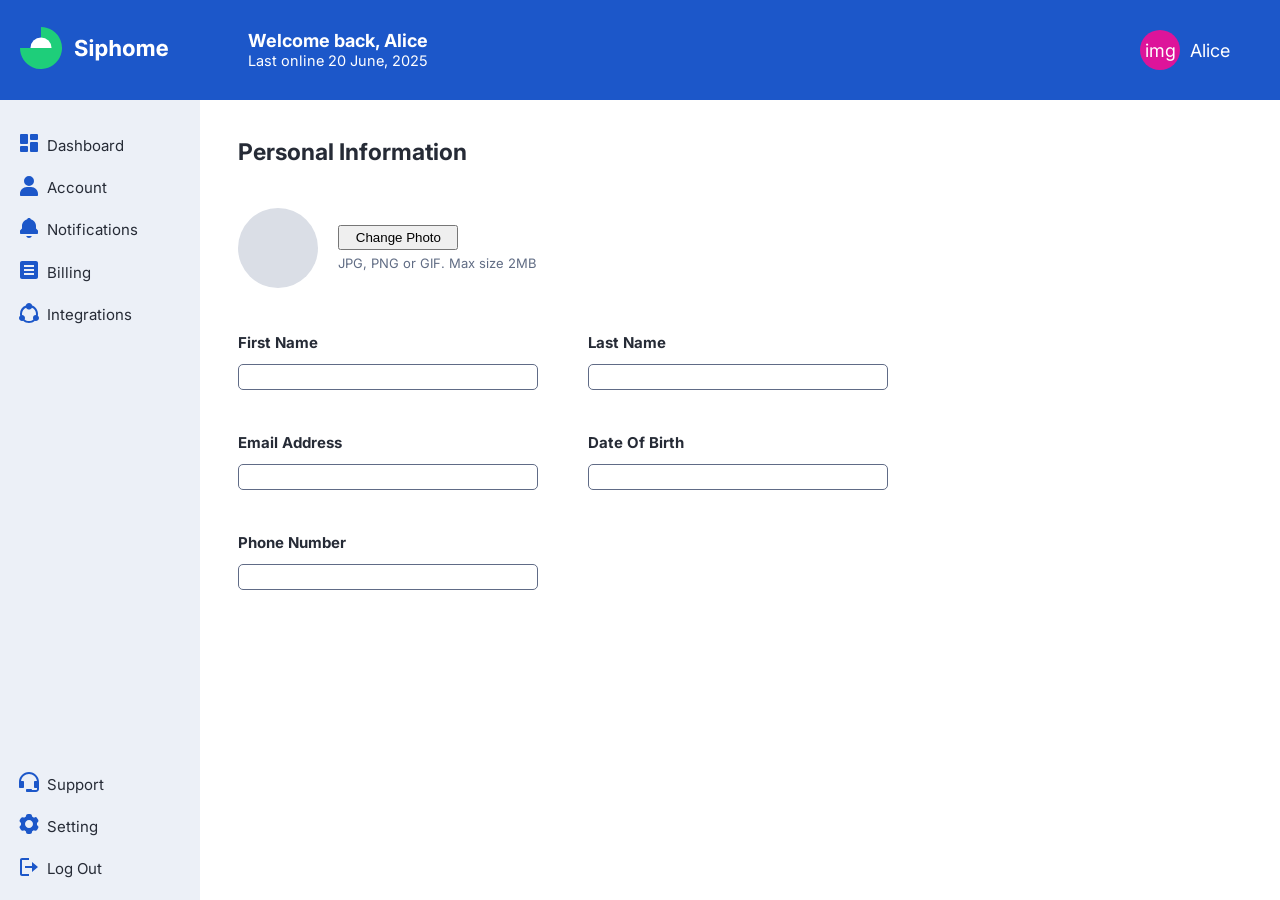
==== commit d8fc5faa: "feat(dash): add dashboard account section - Add foundational layout for account management - Add str" ====
--- a/pages/dashboard.html
+++ b/pages/dashboard.html
@@ -66,7 +66,7 @@
       </section>
     </header>
 
-    <main>
+    <main class="main">
       <section class="main__side-nav-blk">
         <nav class="main__side-nav">
           <ul class="side-nav__list">
@@ -163,21 +163,41 @@
           <ul class="side-nav__bottom-list">
             <li class="side-nav__list-item">
               <div class="svg-blk icon__integrations-blk">
-               <svg xmlns="http://www.w3.org/2000/svg" width="24" height="24" fill="#fff" viewBox="0 0 24 24"><path d="M12 2C6.49 2 2 6.49 2 12v5c0 .55.45 1 1 1h3c.55 0 1-.45 1-1v-5c0-.55-.45-1-1-1H4.07C4.56 7.06 7.93 4 12 4s7.44 3.06 7.93 7H18c-.55 0-1 .45-1 1v5c0 .55.45 1 1 1h2v1c0 .55-.45 1-1 1h-4c0-.55-.45-1-1-1h-4c-.55 0-1 .45-1 1v1c0 .55.45 1 1 1h9c1.65 0 3-1.35 3-3v-7c0-5.51-4.49-10-10-10"/></svg>
+                <svg
+                  xmlns="http://www.w3.org/2000/svg"
+                  width="24"
+                  height="24"
+                  fill="#fff"
+                  viewBox="0 0 24 24"
+                >
+                  <path
+                    d="M12 2C6.49 2 2 6.49 2 12v5c0 .55.45 1 1 1h3c.55 0 1-.45 1-1v-5c0-.55-.45-1-1-1H4.07C4.56 7.06 7.93 4 12 4s7.44 3.06 7.93 7H18c-.55 0-1 .45-1 1v5c0 .55.45 1 1 1h2v1c0 .55-.45 1-1 1h-4c0-.55-.45-1-1-1h-4c-.55 0-1 .45-1 1v1c0 .55.45 1 1 1h9c1.65 0 3-1.35 3-3v-7c0-5.51-4.49-10-10-10"
+                  />
+                </svg>
               </div>
               <a class="side-nav__link" href="#"> Support</a>
             </li>
 
             <li class="side-nav__list-item">
               <div class="svg-blk icon__integrations-blk">
-           <svg xmlns="http://www.w3.org/2000/svg" width="24" height="24" fill="#fff" viewBox="0 0 24 24"><path d="m21.16 7.86-1-1.73a1.997 1.997 0 0 0-2.73-.73l-.53.31c-.58-.46-1.22-.83-1.9-1.11V4c0-1.1-.9-2-2-2h-2c-1.1 0-2 .9-2 2v.6c-.67.28-1.31.66-1.9 1.11l-.53-.31c-.96-.55-2.18-.22-2.73.73l-1 1.73c-.55.96-.22 2.18.73 2.73l.5.29c-.05.37-.08.74-.08 1.11s.03.74.08 1.11l-.5.29c-.96.55-1.28 1.78-.73 2.73l1 1.73c.55.95 1.78 1.28 2.73.73l.53-.31c.58.46 1.22.83 1.9 1.11v.6c0 1.1.9 2 2 2h2c1.1 0 2-.9 2-2v-.6a8.7 8.7 0 0 0 1.9-1.11l.53.31c.96.55 2.18.22 2.73-.73l1-1.73c.55-.96.22-2.18-.73-2.73l-.5-.29c.05-.37.08-.74.08-1.11s-.03-.74-.08-1.11l.5-.29c.96-.55 1.28-1.78.73-2.73M12 16c-2.21 0-4-1.79-4-4s1.79-4 4-4 4 1.79 4 4-1.79 4-4 4"/></svg>
+                <svg
+                  xmlns="http://www.w3.org/2000/svg"
+                  width="24"
+                  height="24"
+                  fill="#fff"
+                  viewBox="0 0 24 24"
+                >
+                  <path
+                    d="m21.16 7.86-1-1.73a1.997 1.997 0 0 0-2.73-.73l-.53.31c-.58-.46-1.22-.83-1.9-1.11V4c0-1.1-.9-2-2-2h-2c-1.1 0-2 .9-2 2v.6c-.67.28-1.31.66-1.9 1.11l-.53-.31c-.96-.55-2.18-.22-2.73.73l-1 1.73c-.55.96-.22 2.18.73 2.73l.5.29c-.05.37-.08.74-.08 1.11s.03.74.08 1.11l-.5.29c-.96.55-1.28 1.78-.73 2.73l1 1.73c.55.95 1.78 1.28 2.73.73l.53-.31c.58.46 1.22.83 1.9 1.11v.6c0 1.1.9 2 2 2h2c1.1 0 2-.9 2-2v-.6a8.7 8.7 0 0 0 1.9-1.11l.53.31c.96.55 2.18.22 2.73-.73l1-1.73c.55-.96.22-2.18-.73-2.73l-.5-.29c.05-.37.08-.74.08-1.11s-.03-.74-.08-1.11l.5-.29c.96-.55 1.28-1.78.73-2.73M12 16c-2.21 0-4-1.79-4-4s1.79-4 4-4 4 1.79 4 4-1.79 4-4 4"
+                  />
+                </svg>
               </div>
               <a class="side-nav__link" href="#"> Setting</a>
             </li>
 
             <li class="side-nav__list-item">
               <div class="svg-blk icon__integrations-blk">
-               <svg
+                <svg
                   class="loggout__svg"
                   xmlns="http://www.w3.org/2000/svg"
                   width="24"
@@ -195,6 +215,57 @@
             </li>
           </ul>
         </nav>
+      </section>
+
+      <section class="main__user-account-info-blk">
+        <section class="user__account-info-blk" id="account">
+          <section class="account__heading-img-blk">
+            <div class="account__heading-blk">
+              <h2 class="account__heading">Personal Information</h2>
+            </div>
+
+            <div class="account__img-info-blk">
+              <div class="account__img-blk">
+                 
+              </div>
+
+              <div class="img__info-blk">
+                <button class="img__info-photo-btn">Change Photo</button>
+                <p class="img__info-format">JPG, PNG or GIF. Max size 2MB</p>
+              </div>
+            </div>
+          </section>
+
+          <section class="user__account-form-blk">
+            <form class="user__account-form" action="">
+              <div class="account__form-left">
+                <div class="field">
+                  <label for="">First Name</label>
+                  <input type="text" />
+                </div>
+                <div class="field">
+                  <label for="">Email Address</label>
+                  <input type="text" />
+                </div>
+                <div class="field">
+                  <label for="">Phone Number</label>
+                  <input type="text" />
+                </div>
+              </div>
+              <div class="account__form-right">
+                <div class="field">
+                  <label for="">Last Name</label>
+                  <input type="text" />
+                </div>
+
+                <div class="field">
+                  <label for="">Date Of Birth</label>
+                  <input type="text" />
+                </div>
+              </div>
+            </form>
+          </section>
+        </section>
       </section>
     </main>
   </body>
--- a/css/dashboard.css
+++ b/css/dashboard.css
@@ -122,10 +122,10 @@
    background-color: var(--primary-clr-ash);
    cursor: pointer;
    border-radius: 0.5rem;
- 
- }
-
- .side-nav__list-item:active { 
+
+ }
+
+ .side-nav__list-item:active {
    scale: 0.90
  }
 
@@ -135,4 +135,140 @@
    transition: all 0.125s ease;
    transition-delay: 0;
 
+ }
+
+ /* ACCOUNT */
+
+ .main {
+   display: flex;
+
+ }
+
+ .main__user-account-info-blk {
+   width: calc(100% - 20rem);
+   height: calc(100vh - 10rem);
+   display: flex;
+   align-items: start;
+   justify-content: end;
+   justify-self: flex-end;
+   /* border: var(--outline); */
+   padding: 3%;
+   background: var(--primary-clr-white);
+
+ }
+
+ .user__account-info-blk {
+   width: 100%;
+   min-height: 100%;
+   background-color: var(--primary-clr-white);
+   display: flex;
+   /* border: var(--outline); */
+   flex-direction: column;
+
+ }
+
+ .account__heading-img-blk {
+   max-width: 50rem;
+   height: 18rem;
+   /* border: var(--outline); */
+   margin-bottom: 1.5rem
+ }
+
+ .account__heading-blk {
+   min-width: 100%;
+   height: 4rem;
+   /* background-color: yellow; */
+   /* border: var(--outline); */
+   margin-bottom: 2rem
+ }
+
+ .account__heading {
+   color: var(--primary-clr-black);
+   font-size: 2.3rem;
+ }
+
+ .account__img-info-blk {
+   /* width: 50rem; */
+   /* background-color: gray; */
+   height: 10rem;
+   /* border: var(--outline); */
+   display: flex;
+ }
+
+
+ .account__img-blk {
+   min-width: 8rem;
+   height: 8rem;
+   /* border: var(--outline); */
+   border-radius: 50%;
+   display: flex;
+   align-self: center;
+   justify-self: center;
+   background-color: var(--primary-clr-ash);
+
+
+   /* background: pink */
+ }
+
+ .img__info-blk {
+   height: 100%;
+   min-width: calc(100% - 10rem);
+   margin-left: 2rem;
+   display: flex;
+   flex-direction: column;
+   justify-content: center;
+   color: var(--secondary-clr-grey);
+   font-size: 1.3rem ;
+   /* background-color: green; */
+ }
+
+ .img__info-photo-btn {
+ 
+  padding: 0.3rem 1rem;
+  max-width: 12rem;
+  margin-bottom: 0.5rem
+ }
+
+ /* ACCOUNT FORM */
+
+ .user__account-form {
+   width: 100%;
+   height: 28rem;
+   display: flex;
+   /* justify-content: center; */
+   background-color: rgb(243, 233, 232);
+   gap: 5rem;
+   background-color: var(--primary-clr-white);
+ }
+
+
+
+ .field {
+   height: 5rem;
+   width: 30rem;
+   /* background:rgb(221, 20, 154); */
+   margin-bottom: 5rem;
+   display: flex;
+   flex-direction: column;
+
+ }
+
+ .field label {
+   margin-bottom: 1.2rem;
+   color: var(--secondary-clr-grey);
+   font-size: 1.5rem;
+   font-weight: bold;
+   color: var(--primary-clr-black)
+ }
+
+ .field input {
+   font-size: 1.6rem;
+   ;
+   color: var(--secondary-clr-black);
+   width: 100%;
+   padding: 0.3rem 1rem;
+   border: 0.1rem solid var(--primary-clr-grey);
+   border-radius: 0.5rem;
+   outline: none;
+   transition: all 0.125s ease;
  }
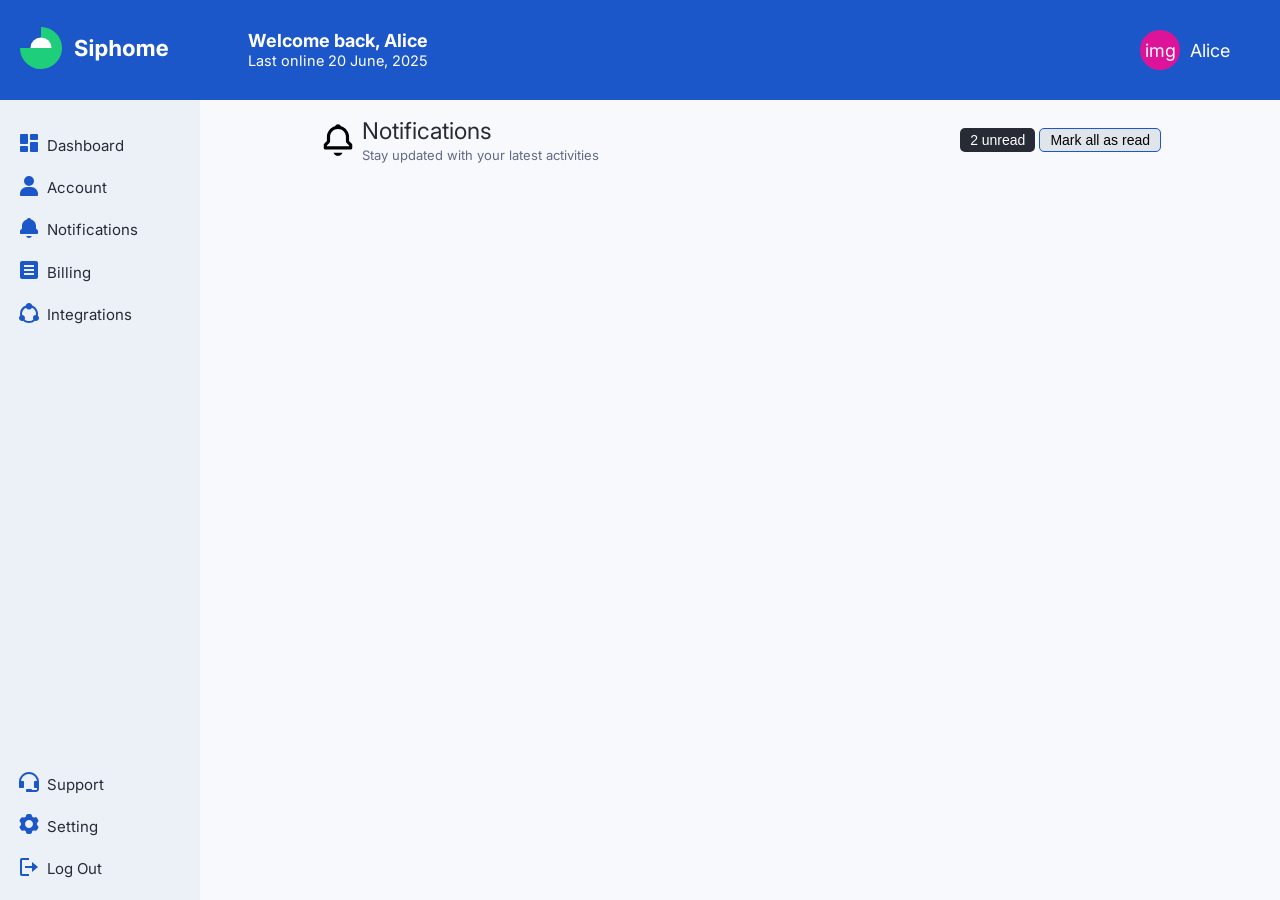
==== commit ecb23572: "feat(dash): add notification header structure - Add structural markup for the notification heading a" ====
--- a/pages/dashboard.html
+++ b/pages/dashboard.html
@@ -102,7 +102,7 @@
                   />
                 </svg>
               </div>
-              <a class="side-nav__link" href="#"> Account </a>
+              <a class="side-nav__link" href="#account"> Account </a>
             </li>
 
             <li class="side-nav__list-item">
@@ -217,7 +217,7 @@
         </nav>
       </section>
 
-      <section class="main__user-account-info-blk">
+      <section class="main__user-account-info-blk dashboard-content-block">
         <section class="user__account-info-blk" id="account">
           <section class="account__heading-img-blk">
             <div class="account__heading-blk">
@@ -225,9 +225,7 @@
             </div>
 
             <div class="account__img-info-blk">
-              <div class="account__img-blk">
-                 
-              </div>
+              <div class="account__img-blk"></div>
 
               <div class="img__info-blk">
                 <button class="img__info-photo-btn">Change Photo</button>
@@ -267,6 +265,41 @@
           </section>
         </section>
       </section>
+
+      <section class="main__notification-blk dashboard-content-block">
+        <section class="main__notification">
+          <div class="notification__icon-info-blk">
+            <div class="notification__icon-blk">
+              <svg
+                xmlns="http://www.w3.org/2000/svg"
+                width="38"
+                height="38"
+                fill="currentColor"
+                viewBox="0 0 24 24"
+              >
+                <path
+                  d="M19 12.59V10c0-3.22-2.18-5.93-5.14-6.74C13.57 2.52 12.85 2 12 2s-1.56.52-1.86 1.26C7.18 4.08 5 6.79 5 10v2.59L3.29 14.3a1 1 0 0 0-.29.71v2c0 .55.45 1 1 1h16c.55 0 1-.45 1-1v-2c0-.27-.11-.52-.29-.71zM19 16H5v-.59l1.71-1.71a1 1 0 0 0 .29-.71v-3c0-2.76 2.24-5 5-5s5 2.24 5 5v3c0 .27.11.52.29.71L19 15.41zm-4.18 4H9.18c.41 1.17 1.51 2 2.82 2s2.41-.83 2.82-2"
+                />
+              </svg>
+            </div>
+            <div class="notification__info">
+              <p class="notification__info-heading">Notifications</p>
+              <p class="notification__info-text">
+                Stay updated with your latest activities
+              </p>
+            </div>
+          </div>
+          <div class="notification__action-buttons">
+            <button class="notification__btn-unread notification__btn">
+              2 unread
+            </button>
+            <button class="notification__btn-read-all notification__btn">
+              Mark all as read
+            </button>
+          </div>
+        </section>
+        <section></section>
+      </section>
     </main>
   </body>
 </html>
--- a/css/style.css
+++ b/css/style.css
@@ -43,6 +43,8 @@
   --primary-clr-red: #fa4949;
   --primary-clr-ash: #DADEE6;
   --outline: 0.2rem solid red;
+  --lt-clr-gray: #f8f9fc;
+  --soft-steel-gray: #E0E5EB
 }
 
 /* UTILITY CLASSES */
--- a/css/dashboard.css
+++ b/css/dashboard.css
@@ -1,274 +1,359 @@
- /* HEADER */
- .header {
-   width: 100%;
-   height: 10rem;
-   background-color: var(--primary-clr-blue);
-   display: flex;
-   justify-content: space-around;
-   align-items: center;
-   padding-bottom: 2rem;
-   padding: 2rem;
-
- }
-
- .logo-blk {
-   height: 100%;
-   flex: 2;
-   display: flex;
-   align-items: center;
- }
-
-
- .header__user-welcome-blk {
-   height: 6rem;
-   flex: 4;
-   display: flex;
-   flex-direction: column;
-   justify-content: center;
-   padding-left: 3rem;
-   margin: 0 1rem 0 5rem;
-   color: var(--primary-clr-white);
-   line-height: 1.3;
- }
-
- .user__welcome-text {
-   font-weight: bold;
-   ;
- }
-
- .user__last-online-state {
-   font-size: 1.45rem;
- }
-
- .user__icon-info-blk {
-   height: 6rem;
-   display: flex;
-   flex: 2;
-   justify-content: flex-end;
-   align-items: center;
-   color: var(--primary-clr-white)
- }
-
- .user__icon-blk {
-   height: 4rem;
-   width: 4rem;
-   background-color: rgb(221, 20, 154);
-   border-radius: 2rem;
-   display: flex;
-   justify-content: center;
-   align-items: center;
- }
-
- .user__info-blk {
-   margin: 0 3rem 0 1rem;
-
- }
-
- /* MAIN */
-
- .main__side-nav-blk {
-   width: 20rem;
-   background-color: var(--secondary-clr-white);
-   height: calc(100vh - 10rem);
-   pointer-events: none;
- }
-
- .main__side-nav {
-   min-height: 100%;
-   width: 100%;
-   display: flex;
-   flex-direction: column;
-   justify-content: space-between;
-   padding: 2% 0 0;
-
- }
-
- .side-nav__list,
- .side-nav__bottom-list {
-   width: 100%;
-   height: 45%;
-   list-style: none;
-   display: flex;
-   flex-direction: column;
-   padding: 2rem 1rem 1rem;
- }
-
-
-
- .side-nav__list-item {
-   display: grid;
-   grid-template-columns: 3rem 1fr;
-   padding: 4%;
-   align-items: center;
-   transition: all 0.15s ease-out;
-
- }
-
- .svg-blk svg {
-   fill: var(--primary-clr-blue);
-   transition: all 0.125s ease;
- }
-
- .side-nav__link {
-   text-decoration: none;
-   color: var(--primary-clr-black);
-   padding: 0.3rem 0;
-   font-size: 1.5rem;
-   pointer-events: visible;
-
- }
-
- .side-nav__list-item:hover {
-   background-color: var(--primary-clr-ash);
-   cursor: pointer;
-   border-radius: 0.5rem;
-
- }
-
- .side-nav__list-item:active {
-   scale: 0.90
- }
-
-
- .side-nav__list-item:hover .svg-blk svg {
-   fill: var(--primary-clr-green);
-   transition: all 0.125s ease;
-   transition-delay: 0;
-
- }
-
- /* ACCOUNT */
-
- .main {
-   display: flex;
-
- }
-
- .main__user-account-info-blk {
-   width: calc(100% - 20rem);
-   height: calc(100vh - 10rem);
-   display: flex;
-   align-items: start;
-   justify-content: end;
-   justify-self: flex-end;
-   /* border: var(--outline); */
-   padding: 3%;
-   background: var(--primary-clr-white);
-
- }
-
- .user__account-info-blk {
-   width: 100%;
-   min-height: 100%;
-   background-color: var(--primary-clr-white);
-   display: flex;
-   /* border: var(--outline); */
-   flex-direction: column;
-
- }
-
- .account__heading-img-blk {
-   max-width: 50rem;
-   height: 18rem;
-   /* border: var(--outline); */
-   margin-bottom: 1.5rem
- }
-
- .account__heading-blk {
-   min-width: 100%;
-   height: 4rem;
-   /* background-color: yellow; */
-   /* border: var(--outline); */
-   margin-bottom: 2rem
- }
-
- .account__heading {
-   color: var(--primary-clr-black);
-   font-size: 2.3rem;
- }
-
- .account__img-info-blk {
-   /* width: 50rem; */
-   /* background-color: gray; */
-   height: 10rem;
-   /* border: var(--outline); */
-   display: flex;
- }
-
-
- .account__img-blk {
-   min-width: 8rem;
-   height: 8rem;
-   /* border: var(--outline); */
-   border-radius: 50%;
-   display: flex;
-   align-self: center;
-   justify-self: center;
-   background-color: var(--primary-clr-ash);
-
-
-   /* background: pink */
- }
-
- .img__info-blk {
-   height: 100%;
-   min-width: calc(100% - 10rem);
-   margin-left: 2rem;
-   display: flex;
-   flex-direction: column;
-   justify-content: center;
-   color: var(--secondary-clr-grey);
-   font-size: 1.3rem ;
-   /* background-color: green; */
- }
-
- .img__info-photo-btn {
- 
+/* Utilities */
+.dashboard-content-block {
+  width: calc(100% - 20rem);
+  height: calc(100vh - 10rem);
+}
+
+/* HEADER */
+.header {
+  width: 100%;
+  height: 10rem;
+  background-color: var(--primary-clr-blue);
+  display: flex;
+  justify-content: space-around;
+  align-items: center;
+  padding-bottom: 2rem;
+  padding: 2rem;
+
+}
+
+.logo-blk {
+  height: 100%;
+  flex: 2;
+  display: flex;
+  align-items: center;
+}
+
+
+.header__user-welcome-blk {
+  height: 6rem;
+  flex: 4;
+  display: flex;
+  flex-direction: column;
+  justify-content: center;
+  padding-left: 3rem;
+  margin: 0 1rem 0 5rem;
+  color: var(--primary-clr-white);
+  line-height: 1.3;
+}
+
+.user__welcome-text {
+  font-weight: bold;
+  ;
+}
+
+.user__last-online-state {
+  font-size: 1.45rem;
+}
+
+.user__icon-info-blk {
+  height: 6rem;
+  display: flex;
+  flex: 2;
+  justify-content: flex-end;
+  align-items: center;
+  color: var(--primary-clr-white)
+}
+
+.user__icon-blk {
+  height: 4rem;
+  width: 4rem;
+  background-color: rgb(221, 20, 154);
+  border-radius: 2rem;
+  display: flex;
+  justify-content: center;
+  align-items: center;
+}
+
+.user__info-blk {
+  margin: 0 3rem 0 1rem;
+
+}
+
+/* MAIN */
+
+.main__side-nav-blk {
+  width: 20rem;
+  background-color: var(--secondary-clr-white);
+  height: calc(100vh - 10rem);
+  pointer-events: none;
+}
+
+.main__side-nav {
+  min-height: 100%;
+  width: 100%;
+  display: flex;
+  flex-direction: column;
+  justify-content: space-between;
+  padding: 2% 0 0;
+
+}
+
+.side-nav__list,
+.side-nav__bottom-list {
+  width: 100%;
+  height: 45%;
+  list-style: none;
+  display: flex;
+  flex-direction: column;
+  padding: 2rem 1rem 1rem;
+}
+
+
+
+.side-nav__list-item {
+  display: grid;
+  grid-template-columns: 3rem 1fr;
+  padding: 4%;
+  align-items: center;
+  transition: all 0.15s ease-out;
+
+}
+
+.svg-blk svg {
+  fill: var(--primary-clr-blue);
+  transition: all 0.125s ease;
+}
+
+.side-nav__link {
+  text-decoration: none;
+  color: var(--primary-clr-black);
+  padding: 0.3rem 0;
+  font-size: 1.5rem;
+  pointer-events: visible;
+
+}
+
+.side-nav__list-item:hover {
+  background-color: var(--primary-clr-ash);
+  cursor: pointer;
+  border-radius: 0.5rem;
+
+}
+
+.side-nav__list-item:active {
+  scale: 0.90
+}
+
+
+.side-nav__list-item:hover .svg-blk svg {
+  fill: var(--primary-clr-green);
+  transition: all 0.125s ease;
+  transition-delay: 0;
+
+}
+
+
+.main {
+  display: flex;
+
+}
+
+/* ACCOUNT */
+.main__user-account-info-blk {
+  display: flex;
+  align-items: start;
+  justify-content: end;
+  justify-self: flex-end;
+  /* border: var(--outline); */
+  padding: 3%;
+  background: var(--primary-clr-white);
+  display: none
+}
+
+.user__account-info-blk {
+  width: 100%;
+  min-height: 100%;
+  background-color: var(--primary-clr-white);
+  display: flex;
+  /* border: var(--outline); */
+  flex-direction: column;
+
+}
+
+.account__heading-img-blk {
+  max-width: 50rem;
+  height: 18rem;
+  /* border: var(--outline); */
+  margin-bottom: 1.5rem
+}
+
+.account__heading-blk {
+  min-width: 100%;
+  height: 4rem;
+  /* background-color: yellow; */
+  /* border: var(--outline); */
+  margin-bottom: 2rem
+}
+
+.account__heading {
+  color: var(--primary-clr-black);
+  font-size: 2.3rem;
+}
+
+.account__img-info-blk {
+  /* width: 50rem; */
+  /* background-color: gray; */
+  height: 10rem;
+  /* border: var(--outline); */
+  display: flex;
+}
+
+
+.account__img-blk {
+  min-width: 8rem;
+  height: 8rem;
+  /* border: var(--outline); */
+  border-radius: 50%;
+  display: flex;
+  align-self: center;
+  justify-self: center;
+  background-color: var(--primary-clr-ash);
+
+
+  /* background: pink */
+}
+
+.img__info-blk {
+  height: 100%;
+  min-width: calc(100% - 10rem);
+  margin-left: 2rem;
+  display: flex;
+  flex-direction: column;
+  justify-content: center;
+  color: var(--secondary-clr-grey);
+  font-size: 1.3rem;
+  /* background-color: green; */
+}
+
+.img__info-photo-btn {
+
   padding: 0.3rem 1rem;
   max-width: 12rem;
   margin-bottom: 0.5rem
- }
-
- /* ACCOUNT FORM */
-
- .user__account-form {
-   width: 100%;
-   height: 28rem;
-   display: flex;
-   /* justify-content: center; */
-   background-color: rgb(243, 233, 232);
-   gap: 5rem;
-   background-color: var(--primary-clr-white);
- }
-
-
-
- .field {
-   height: 5rem;
-   width: 30rem;
-   /* background:rgb(221, 20, 154); */
-   margin-bottom: 5rem;
-   display: flex;
-   flex-direction: column;
-
- }
-
- .field label {
-   margin-bottom: 1.2rem;
-   color: var(--secondary-clr-grey);
-   font-size: 1.5rem;
-   font-weight: bold;
-   color: var(--primary-clr-black)
- }
-
- .field input {
-   font-size: 1.6rem;
-   ;
-   color: var(--secondary-clr-black);
-   width: 100%;
-   padding: 0.3rem 1rem;
-   border: 0.1rem solid var(--primary-clr-grey);
-   border-radius: 0.5rem;
-   outline: none;
-   transition: all 0.125s ease;
- }+}
+
+/* ACCOUNT FORM */
+
+.user__account-form {
+  width: 100%;
+  height: 28rem;
+  display: flex;
+  /* justify-content: center; */
+  background-color: rgb(243, 233, 232);
+  gap: 5rem;
+  background-color: var(--primary-clr-white);
+}
+
+
+
+.field {
+  height: 5rem;
+  width: 30rem;
+  /* background:rgb(221, 20, 154); */
+  margin-bottom: 5rem;
+  display: flex;
+  flex-direction: column;
+
+}
+
+.field label {
+  margin-bottom: 1.2rem;
+  color: var(--secondary-clr-grey);
+  font-size: 1.5rem;
+  font-weight: bold;
+  color: var(--primary-clr-black)
+}
+
+.field input {
+  font-size: 1.6rem;
+  ;
+  color: var(--secondary-clr-black);
+  width: 100%;
+  padding: 0.3rem 1rem;
+  border: 0.1rem solid var(--primary-clr-grey);
+  border-radius: 0.5rem;
+  outline: none;
+  transition: all 0.125s ease;
+}
+
+
+/* Notifications */
+.main__notification-blk {
+  /* border: var(--outline); */
+  display: grid;
+  grid-template: minmax(6rem, 8rem) 50px 1fr / 1fr;
+  background-color: var(--lt-clr-gray);
+}
+
+.main__notification {
+  display: flex;
+  /* border: var(--outline); */
+  justify-content: space-around;
+  align-items: center;
+}
+
+.notification__icon-info-blk {
+  display: flex;
+  justify-content: center;
+  align-items: center;
+  gap: 0.5rem
+}
+
+.notification__icon-blk {
+  display: flex;
+  justify-content: center;
+
+}
+
+.notification__info {
+  line-height: 1.3;
+  color: var(--primary-clr-black);
+
+}
+
+.notification__info-heading {
+  font-size: 2.3rem;
+  color: inherit;
+}
+
+.notification__info-text {
+  font-size: 1.3rem;
+  color: var(--primary-clr-grey);
+
+}
+
+.notification__action-buttons {
+  /* background-color: red; */
+  min-width: 30%;
+  display: flex;
+  justify-content: flex-end;
+  gap: 0.4rem
+}
+
+.notification__btn {
+  font-size: 1.4rem;
+  padding: 0.3rem 1rem;
+  border: none;
+  border-radius: 0.5rem;
+  cursor: pointer;
+  transition: all 0.125s ease;
+}
+
+.notification__btn:active {
+  scale: 0.90
+}
+
+
+.notification__btn-unread {
+  background-color: var(--primary-clr-black);
+  color: var(--primary-clr-white);
+}
+
+.notification__btn-read-all {
+  background-color: var(--soft-steel-gray);
+  color: var(--secondary-clr-black);
+  border: 0.1rem solid var(--primary-clr-blue)
+}
+
+ 
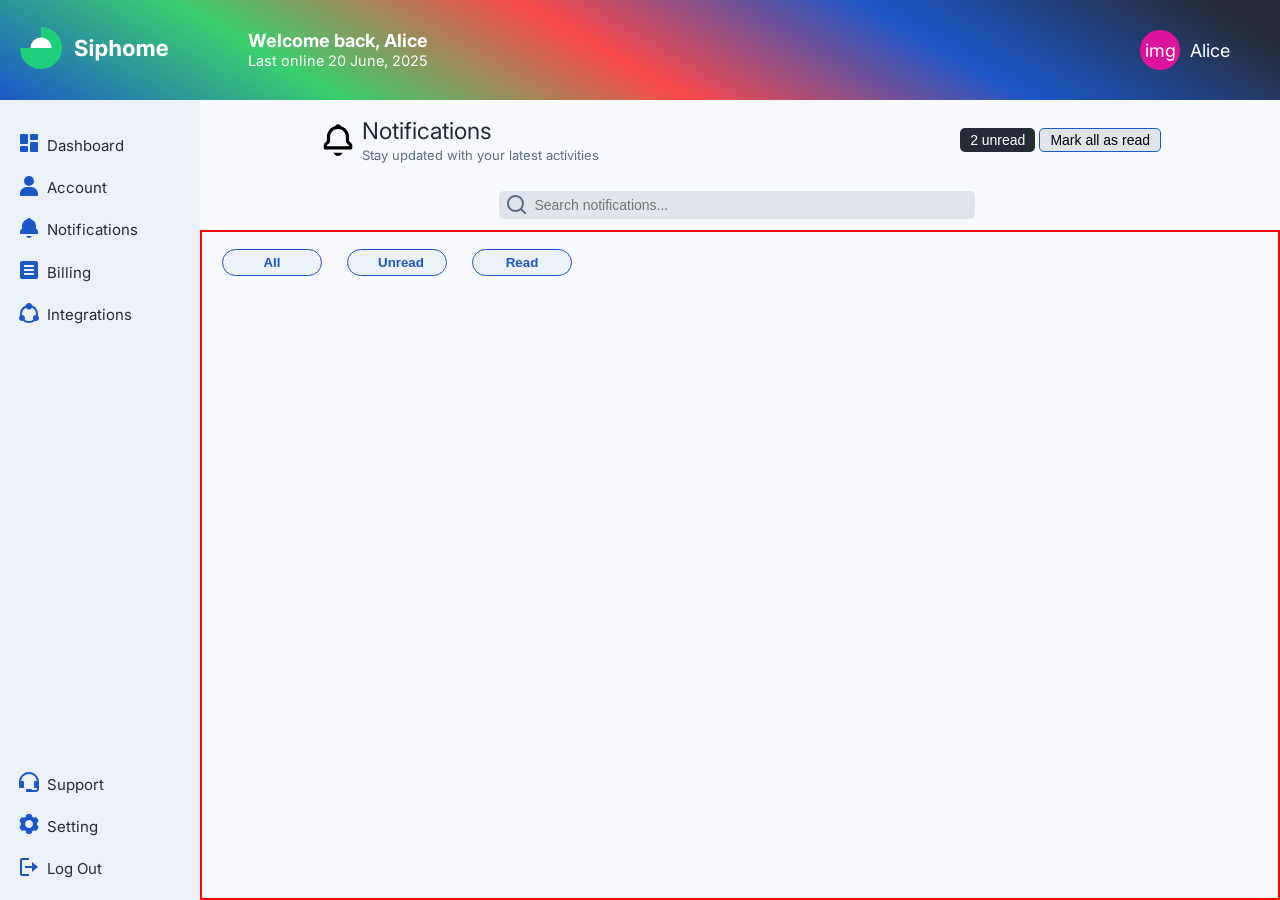
==== commit 8bd83c25: "feat(dash): add notification search and sort UI - Add a search input to the notification interface -" ====
--- a/pages/dashboard.html
+++ b/pages/dashboard.html
@@ -298,7 +298,46 @@
             </button>
           </div>
         </section>
-        <section></section>
+
+        <section class="notification__search-blk">
+          <div class="notification__search-input-blk">
+            <label
+              for="notification-search"
+              class="notification__search-icon-blk"
+            >
+              <svg
+                class="notification__search-icon"
+                xmlns="http://www.w3.org/2000/svg"
+                width="24"
+                height="24"
+                fill="currentColor"
+                viewBox="0 0 24 24"
+              >
+                <path
+                  d="M10.5 19c1.98 0 3.81-.69 5.25-1.83L20 21.42l1.41-1.41-4.25-4.25a8.47 8.47 0 0 0 1.83-5.25c0-4.69-3.81-8.5-8.5-8.5S2 5.81 2 10.5 5.81 19 10.5 19m0-15c3.58 0 6.5 2.92 6.5 6.5S14.08 17 10.5 17 4 14.08 4 10.5 6.92 4 10.5 4"
+                />
+              </svg>
+            </label>
+            <input
+              class="notification__search-input"
+              type="search"
+              name="notification-search"
+              id="notification-search"
+              placeholder="Search notifications..."
+            />
+          </div>
+        </section>
+
+        <section class="notification__display-blk">
+          <div class="notification__category-blk">
+            <div class="notification__category">
+              <button class="category-btn all__category-btn">All</button>
+              <button class="category-btn unread__category-btn">Unread</button>
+              <button class="category-btn read__category-btn">Read</button>
+            </div>
+          </div>
+          <div class="notification__content-blk"></div>
+        </section>
       </section>
     </main>
   </body>
--- a/css/style.css
+++ b/css/style.css
@@ -44,7 +44,8 @@
   --primary-clr-ash: #DADEE6;
   --outline: 0.2rem solid red;
   --lt-clr-gray: #f8f9fc;
-  --soft-steel-gray: #E0E5EB
+  --soft-steel-gray: #E0E5EB; 
+  --primary-bg-gradient:linear-gradient(30deg,var(--primary-clr-green) , var(--primary-clr-blue), var(--primary-clr-red));
 }
 
 /* UTILITY CLASSES */
--- a/css/dashboard.css
+++ b/css/dashboard.css
@@ -8,14 +8,45 @@
 .header {
   width: 100%;
   height: 10rem;
-  background-color: var(--primary-clr-blue);
   display: flex;
   justify-content: space-around;
   align-items: center;
   padding-bottom: 2rem;
   padding: 2rem;
-
-}
+  background: linear-gradient(var(--gradient-angle),
+      var(--primary-clr-blue),
+      var(--primary-clr-green),
+      var(--primary-clr-red),
+      var(--primary-clr-blue),
+      var(--primary-clr-black) 95%);
+
+  animation: gradient 30s;
+  animation-timing-function: ease;
+  animation-delay: 0;
+  animation-iteration-count: infinite;
+  animation-direction: alternate-reverse;
+  animation-fill-mode: forwards;
+
+}
+
+@property --gradient-angle {
+  syntax: "<angle>";
+  initial-value: 30deg;
+  inherits: false;
+}
+
+
+@keyframes gradient {
+  from {
+    --gradient-angle: 30deg;
+  }
+
+  to {
+    --gradient-angle: 150deg;
+  }
+}
+
+
 
 .logo-blk {
   height: 100%;
@@ -284,6 +315,7 @@
   display: grid;
   grid-template: minmax(6rem, 8rem) 50px 1fr / 1fr;
   background-color: var(--lt-clr-gray);
+
 }
 
 .main__notification {
@@ -356,4 +388,77 @@
   border: 0.1rem solid var(--primary-clr-blue)
 }
 
- +
+/* Notification Search blk */
+.notification__search-blk {
+  min-width: 100%;
+  display: flex;
+  justify-content: center;
+  align-items: center;
+}
+
+.notification__search-input-blk {
+  min-width: 80%;
+  display: flex;
+  justify-content: center;
+  align-items: center;
+}
+
+.notification__search-icon-blk {
+  display: grid;
+  place-items: center;
+  margin-right: -3rem;
+  z-index: 2;
+}
+
+.notification__search-icon {
+  fill: var(--primary-clr-grey);
+
+}
+
+.notification__search-input {
+  padding: 0.5rem 2rem;
+  padding-left: 3.5rem;
+  min-width: 55%;
+  border: none;
+  border-radius: 0.5rem;
+  outline: none;
+  font-size: 1.6rem;
+  background-color: var(--soft-steel-gray);
+}
+
+.notification__search-input::placeholder {
+  font-size: 1.4rem
+}
+
+
+/* Notification__display-blk */
+.notification__display-blk {
+  border: var(--outline);
+  padding: 0.5rem 2rem
+}
+
+.notification__category-blk {
+  min-height: 5rem;
+  min-width: 80%;
+  display: flex;
+}
+
+.notification__category {
+  width: 70%;
+  display: flex;
+  align-self: center;
+  gap: 2.5rem;
+}
+
+.category-btn {
+  width: 10rem;
+  padding: 0.5rem 3rem;
+  border-radius: 5rem;
+  border: none;
+  font-weight: 600;
+  background-color: var(--secondary-clr-white);
+  color: var(--primary-clr-blue);
+  text-align: center;
+  border: 0.1rem solid var(--secondary-clr-blue)
+}
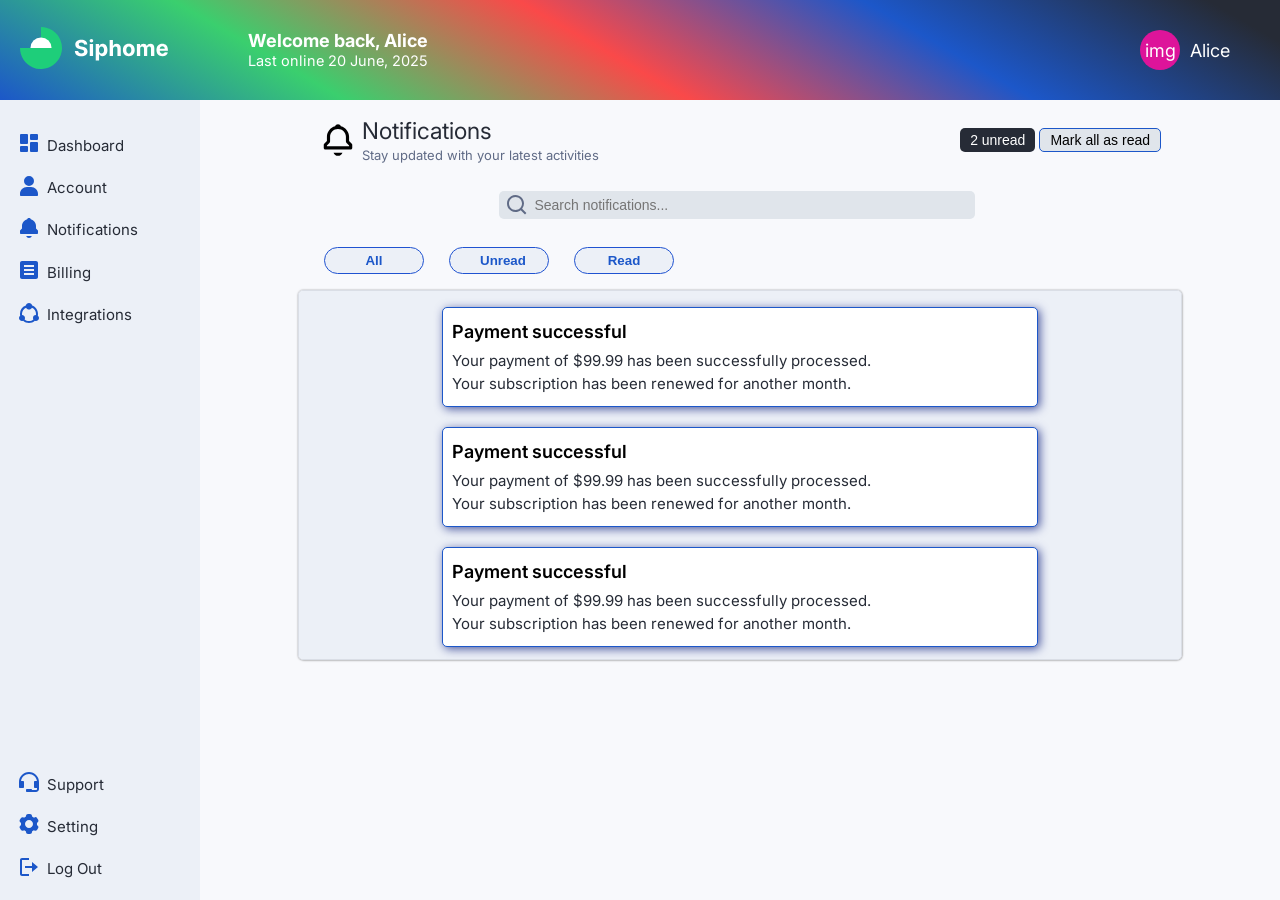
==== commit 402d7aae: "feat(dash): add notification message display - Introduce a dedicated display area for notification m" ====
--- a/pages/dashboard.html
+++ b/pages/dashboard.html
@@ -217,6 +217,7 @@
         </nav>
       </section>
 
+      <!-- Account -->
       <section class="main__user-account-info-blk dashboard-content-block">
         <section class="user__account-info-blk" id="account">
           <section class="account__heading-img-blk">
@@ -266,6 +267,7 @@
         </section>
       </section>
 
+      <!-- Notification -->
       <section class="main__notification-blk dashboard-content-block">
         <section class="main__notification">
           <div class="notification__icon-info-blk">
@@ -336,7 +338,123 @@
               <button class="category-btn read__category-btn">Read</button>
             </div>
           </div>
-          <div class="notification__content-blk"></div>
+
+          <div class="notification__content-blk">
+            <div class="content__info">
+              <div class="content__info-heading-blk">
+                <p class="content__info-heading">Payment successful</p>
+              </div>
+
+              <div class="content__info-text-blk">
+                <p class="content__info-text">
+                  Your payment of $99.99 has been successfully processed.
+                </p>
+                <p>Your subscription has been renewed for another month.</p>
+              </div>
+            </div>
+
+              <div class="content__info">
+              <div class="content__info-heading-blk">
+                <p class="content__info-heading">Payment successful</p>
+              </div>
+
+              <div class="content__info-text-blk">
+                <p class="content__info-text">
+                  Your payment of $99.99 has been successfully processed.
+                </p>
+                <p>Your subscription has been renewed for another month.</p>
+              </div>
+            </div>  <div class="content__info">
+              <div class="content__info-heading-blk">
+                <p class="content__info-heading">Payment successful</p>
+              </div>
+
+              <div class="content__info-text-blk">
+                <p class="content__info-text">
+                  Your payment of $99.99 has been successfully processed.
+                </p>
+                <p>Your subscription has been renewed for another month.</p>
+              </div>
+            </div>  <div class="content__info">
+              <div class="content__info-heading-blk">
+                <p class="content__info-heading">Payment successful</p>
+              </div>
+
+              <div class="content__info-text-blk">
+                <p class="content__info-text">
+                  Your payment of $99.99 has been successfully processed.
+                </p>
+                <p>Your subscription has been renewed for another month.</p>
+              </div>
+            </div>  <div class="content__info">
+              <div class="content__info-heading-blk">
+                <p class="content__info-heading">Payment successful</p>
+              </div>
+
+              <div class="content__info-text-blk">
+                <p class="content__info-text">
+                  Your payment of $99.99 has been successfully processed.
+                </p>
+                <p>Your subscription has been renewed for another month.</p>
+              </div>
+            </div>  <div class="content__info">
+              <div class="content__info-heading-blk">
+                <p class="content__info-heading">Payment successful</p>
+              </div>
+
+              <div class="content__info-text-blk">
+                <p class="content__info-text">
+                  Your payment of $99.99 has been successfully processed.
+                </p>
+                <p>Your subscription has been renewed for another month.</p>
+              </div>
+            </div>  <div class="content__info">
+              <div class="content__info-heading-blk">
+                <p class="content__info-heading">Payment successful</p>
+              </div>
+
+              <div class="content__info-text-blk">
+                <p class="content__info-text">
+                  Your payment of $99.99 has been successfully processed.
+                </p>
+                <p>Your subscription has been renewed for another month.</p>
+              </div>
+            </div>  <div class="content__info">
+              <div class="content__info-heading-blk">
+                <p class="content__info-heading">Payment successful</p>
+              </div>
+
+              <div class="content__info-text-blk">
+                <p class="content__info-text">
+                  Your payment of $99.99 has been successfully processed.
+                </p>
+                <p>Your subscription has been renewed for another month.</p>
+              </div>
+            </div>  <div class="content__info">
+              <div class="content__info-heading-blk">
+                <p class="content__info-heading">Payment successful</p>
+              </div>
+
+              <div class="content__info-text-blk">
+                <p class="content__info-text">
+                  Your payment of $99.99 has been successfully processed.
+                </p>
+                <p>Your subscription has been renewed for another month.</p>
+              </div>
+            </div>
+            <div class="content__info">
+              <div class="content__info-heading-blk">
+                <p class="content__info-heading">Payment successful</p>
+              </div>
+
+              <div class="content__info-text-blk">
+                <p class="content__info-text">
+                  Your payment of $99.99 has been successfully processed.
+                </p>
+                <p>Your subscription has been renewed for another month.</p>
+              </div>
+            </div>
+          </div>
         </section>
       </section>
     </main>
--- a/css/dashboard.css
+++ b/css/dashboard.css
@@ -1,7 +1,8 @@
 /* Utilities */
 .dashboard-content-block {
-  width: calc(100% - 20rem);
-  height: calc(100vh - 10rem);
+  min-width: calc(100% - 20rem);
+  max-height: calc(100vh - 10rem);
+  overflow: hidden;
 }
 
 /* HEADER */
@@ -310,26 +311,27 @@
 
 
 /* Notifications */
-.main__notification-blk {
-  /* border: var(--outline); */
-  display: grid;
+.main__notification-blk { 
+  display: grid; 
   grid-template: minmax(6rem, 8rem) 50px 1fr / 1fr;
   background-color: var(--lt-clr-gray);
+  overflow: hidden;
 
 }
 
 .main__notification {
   display: flex;
-  /* border: var(--outline); */
   justify-content: space-around;
-  align-items: center;
+  align-items: center; 
+  min-height: 8rem;
+  margin-bottom: 1rem;
 }
 
 .notification__icon-info-blk {
   display: flex;
   justify-content: center;
   align-items: center;
-  gap: 0.5rem
+  gap: 0.5rem;
 }
 
 .notification__icon-blk {
@@ -356,7 +358,6 @@
 }
 
 .notification__action-buttons {
-  /* background-color: red; */
   min-width: 30%;
   display: flex;
   justify-content: flex-end;
@@ -434,14 +435,17 @@
 
 /* Notification__display-blk */
 .notification__display-blk {
-  border: var(--outline);
-  padding: 0.5rem 2rem
+  padding: 0.5rem 2rem;
+  display: flex;
+  flex-direction: column;
+  align-items: center;
 }
 
 .notification__category-blk {
   min-height: 5rem;
   min-width: 80%;
   display: flex;
+  margin-bottom: 0.5%;
 }
 
 .notification__category {
@@ -461,4 +465,51 @@
   color: var(--primary-clr-blue);
   text-align: center;
   border: 0.1rem solid var(--secondary-clr-blue)
+}
+
+/* Notification content */
+.notification__content-blk {
+  background-color: var(--secondary-clr-white);
+  border-radius: 0.5rem;
+  height: 37rem;
+  width: 85%;
+  display: flex;
+  flex-direction: column;
+  align-items: center;
+  gap: 2rem;
+  border: 0.1rem solid var(--primary-clr-ash);
+  box-shadow: 0.2px 0.2px 0.2rem rgba(0, 0, 0, 0.5);
+  padding: 1.5%;
+  overflow-y: scroll;
+
+
+}
+
+.content__info {
+  background-color: var(--primary-clr-white);
+  min-height: 10rem;
+  max-height: 30px;
+  display: flex;
+  flex-direction: column;
+  justify-content: center;
+  padding: 1%;
+  min-width: 70%;
+  border-radius: 0.5rem;
+  border: 0.1rem solid var(--primary-clr-blue);
+  line-height: 1.5;
+  box-shadow: 0.2rem 0.2rem 1rem rgb(7, 23, 122, 0.7);
+}
+
+.content__info-heading-blk {
+  margin-bottom: 0.5rem; 
+}
+
+.content__info-heading {
+  font-size: 1.8rem;
+  font-weight: 600;
+}
+
+.content__info-text-blk {
+  color: var(--primary-clr-black);
+  font-size: 1.5rem;
 }
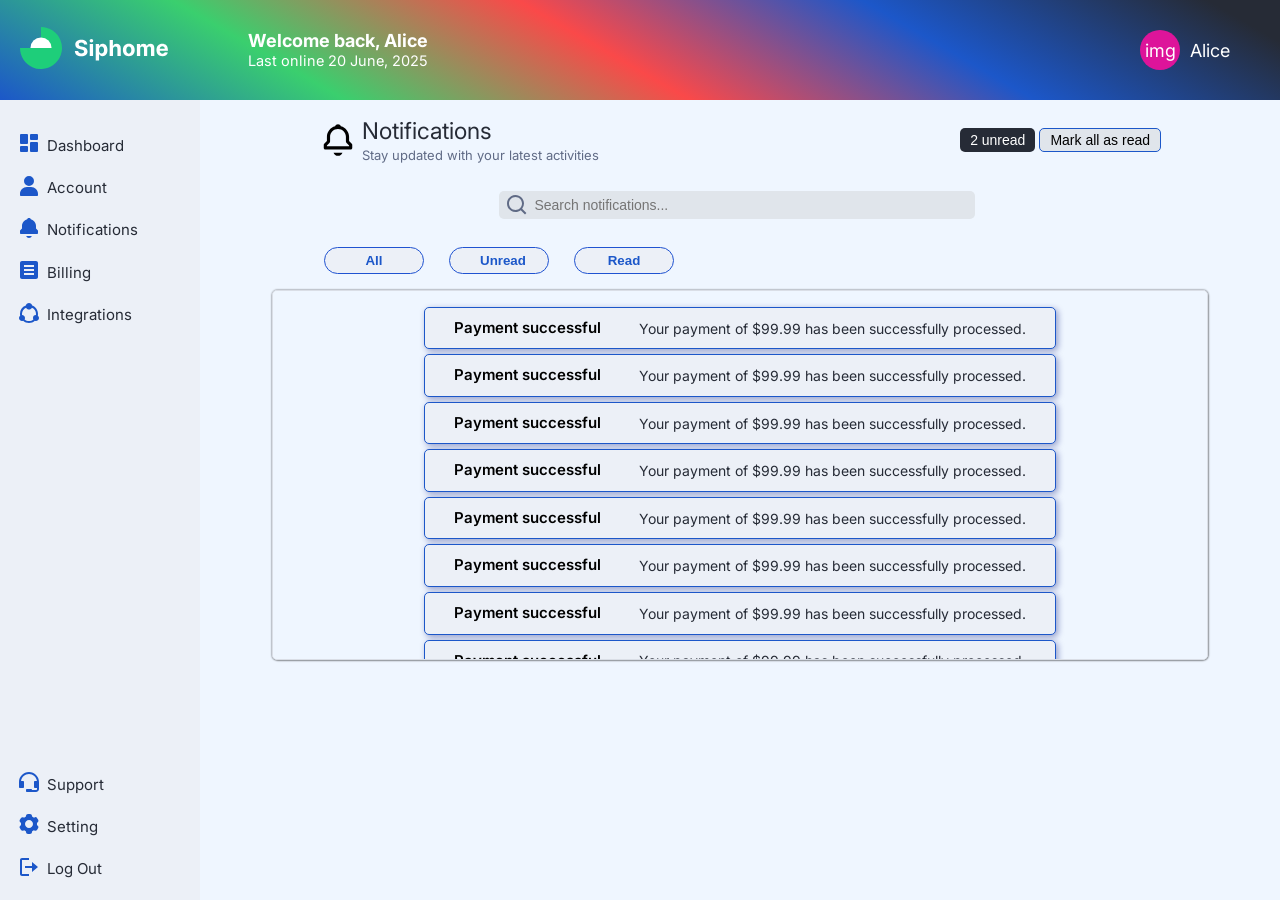
==== commit a3e57706: "feat(dash): refine notification message UI - Restructure notification message blocks to present esse" ====
--- a/pages/dashboard.html
+++ b/pages/dashboard.html
@@ -349,109 +349,427 @@
                 <p class="content__info-text">
                   Your payment of $99.99 has been successfully processed.
                 </p>
-                <p>Your subscription has been renewed for another month.</p>
-              </div>
-            </div>
-
-              <div class="content__info">
-              <div class="content__info-heading-blk">
-                <p class="content__info-heading">Payment successful</p>
-              </div>
-
-              <div class="content__info-text-blk">
-                <p class="content__info-text">
-                  Your payment of $99.99 has been successfully processed.
-                </p>
-                <p>Your subscription has been renewed for another month.</p>
-              </div>
-            </div>  <div class="content__info">
-              <div class="content__info-heading-blk">
-                <p class="content__info-heading">Payment successful</p>
-              </div>
-
-              <div class="content__info-text-blk">
-                <p class="content__info-text">
-                  Your payment of $99.99 has been successfully processed.
-                </p>
-                <p>Your subscription has been renewed for another month.</p>
-              </div>
-            </div>  <div class="content__info">
-              <div class="content__info-heading-blk">
-                <p class="content__info-heading">Payment successful</p>
-              </div>
-
-              <div class="content__info-text-blk">
-                <p class="content__info-text">
-                  Your payment of $99.99 has been successfully processed.
-                </p>
-                <p>Your subscription has been renewed for another month.</p>
-              </div>
-            </div>  <div class="content__info">
-              <div class="content__info-heading-blk">
-                <p class="content__info-heading">Payment successful</p>
-              </div>
-
-              <div class="content__info-text-blk">
-                <p class="content__info-text">
-                  Your payment of $99.99 has been successfully processed.
-                </p>
-                <p>Your subscription has been renewed for another month.</p>
-              </div>
-            </div>  <div class="content__info">
-              <div class="content__info-heading-blk">
-                <p class="content__info-heading">Payment successful</p>
-              </div>
-
-              <div class="content__info-text-blk">
-                <p class="content__info-text">
-                  Your payment of $99.99 has been successfully processed.
-                </p>
-                <p>Your subscription has been renewed for another month.</p>
-              </div>
-            </div>  <div class="content__info">
-              <div class="content__info-heading-blk">
-                <p class="content__info-heading">Payment successful</p>
-              </div>
-
-              <div class="content__info-text-blk">
-                <p class="content__info-text">
-                  Your payment of $99.99 has been successfully processed.
-                </p>
-                <p>Your subscription has been renewed for another month.</p>
-              </div>
-            </div>  <div class="content__info">
-              <div class="content__info-heading-blk">
-                <p class="content__info-heading">Payment successful</p>
-              </div>
-
-              <div class="content__info-text-blk">
-                <p class="content__info-text">
-                  Your payment of $99.99 has been successfully processed.
-                </p>
-                <p>Your subscription has been renewed for another month.</p>
-              </div>
-            </div>  <div class="content__info">
-              <div class="content__info-heading-blk">
-                <p class="content__info-heading">Payment successful</p>
-              </div>
-
-              <div class="content__info-text-blk">
-                <p class="content__info-text">
-                  Your payment of $99.99 has been successfully processed.
-                </p>
-                <p>Your subscription has been renewed for another month.</p>
-              </div>
-            </div>
-            <div class="content__info">
-              <div class="content__info-heading-blk">
-                <p class="content__info-heading">Payment successful</p>
-              </div>
-
-              <div class="content__info-text-blk">
-                <p class="content__info-text">
-                  Your payment of $99.99 has been successfully processed.
-                </p>
-                <p>Your subscription has been renewed for another month.</p>
+                <p class="content__info-text">
+                  Your subscription has been renewed for another month.
+                </p>
+                <p class="content__info-text">
+                  Your payment of $99.99 has been successfully processed.
+                </p>
+                <p class="content__info-text">
+                  Your subscription has been renewed for another month.
+                </p>
+                <p class="content__info-text">
+                  Your payment of $99.99 has been successfully processed.
+                </p>
+                <p class="content__info-text">
+                  Your subscription has been renewed for another month.
+                </p>
+                <p class="content__info-text">
+                  Your payment of $99.99 has been successfully processed.
+                </p>
+                <p class="content__info-text">
+                  Your subscription has been renewed for another month.
+                </p>
+              </div>
+            </div>
+
+            <div class="content__info">
+              <div class="content__info-heading-blk">
+                <p class="content__info-heading">Payment successful</p>
+              </div>
+
+              <div class="content__info-text-blk">
+                <p class="content__info-text">
+                  Your payment of $99.99 has been successfully processed.
+                </p>
+                <p class="content__info-text">
+                  Your subscription has been renewed for another month.
+                </p>
+                <p class="content__info-text">
+                  Your payment of $99.99 has been successfully processed.
+                </p>
+                <p class="content__info-text">
+                  Your subscription has been renewed for another month.
+                </p>
+                <p class="content__info-text">
+                  Your payment of $99.99 has been successfully processed.
+                </p>
+                <p class="content__info-text">
+                  Your subscription has been renewed for another month.
+                </p>
+                <p class="content__info-text">
+                  Your payment of $99.99 has been successfully processed.
+                </p>
+                <p class="content__info-text">
+                  Your subscription has been renewed for another month.
+                </p>
+              </div>
+            </div>
+            <div class="content__info">
+              <div class="content__info-heading-blk">
+                <p class="content__info-heading">Payment successful</p>
+              </div>
+
+              <div class="content__info-text-blk">
+                <p class="content__info-text">
+                  Your payment of $99.99 has been successfully processed.
+                </p>
+                <p class="content__info-text">
+                  Your subscription has been renewed for another month.
+                </p>
+              </div>
+            </div>
+            <div class="content__info">
+              <div class="content__info-heading-blk">
+                <p class="content__info-heading">Payment successful</p>
+              </div>
+
+              <div class="content__info-text-blk">
+                <p class="content__info-text">
+                  Your payment of $99.99 has been successfully processed.
+                </p>
+                <p class="content__info-text">
+                  Your subscription has been renewed for another month.
+                </p>
+                <p class="content__info-text">
+                  Your payment of $99.99 has been successfully processed.
+                </p>
+                <p class="content__info-text">
+                  Your subscription has been renewed for another month.
+                </p>
+                <p class="content__info-text">
+                  Your payment of $99.99 has been successfully processed.
+                </p>
+                <p class="content__info-text">
+                  Your subscription has been renewed for another month.
+                </p>
+                <p class="content__info-text">
+                  Your payment of $99.99 has been successfully processed.
+                </p>
+                <p class="content__info-text">
+                  Your subscription has been renewed for another month.
+                </p>
+              </div>
+            </div>
+            <div class="content__info">
+              <div class="content__info-heading-blk">
+                <p class="content__info-heading">Payment successful</p>
+              </div>
+
+              <div class="content__info-text-blk">
+                <p class="content__info-text">
+                  Your payment of $99.99 has been successfully processed.
+                </p>
+                <p class="content__info-text">
+                  Your subscription has been renewed for another month.
+                </p>
+                <p class="content__info-text">
+                  Your payment of $99.99 has been successfully processed.
+                </p>
+                <p class="content__info-text">
+                  Your subscription has been renewed for another month.
+                </p>
+                <p class="content__info-text">
+                  Your payment of $99.99 has been successfully processed.
+                </p>
+                <p class="content__info-text">
+                  Your subscription has been renewed for another month.
+                </p>
+                <p class="content__info-text">
+                  Your payment of $99.99 has been successfully processed.
+                </p>
+                <p class="content__info-text">
+                  Your subscription has been renewed for another month.
+                </p>
+              </div>
+            </div>
+            <div class="content__info">
+              <div class="content__info-heading-blk">
+                <p class="content__info-heading">Payment successful</p>
+              </div>
+
+              <div class="content__info-text-blk">
+                <p class="content__info-text">
+                  Your payment of $99.99 has been successfully processed.
+                </p>
+                <p class="content__info-text">
+                  Your subscription has been renewed for another month.
+                </p>
+                <p class="content__info-text">
+                  Your payment of $99.99 has been successfully processed.
+                </p>
+                <p class="content__info-text">
+                  Your subscription has been renewed for another month.
+                </p>
+                <p class="content__info-text">
+                  Your payment of $99.99 has been successfully processed.
+                </p>
+                <p class="content__info-text">
+                  Your subscription has been renewed for another month.
+                </p>
+                <p class="content__info-text">
+                  Your payment of $99.99 has been successfully processed.
+                </p>
+                <p class="content__info-text">
+                  Your subscription has been renewed for another month.
+                </p>
+              </div>
+            </div>
+
+            <div class="content__info">
+              <div class="content__info-heading-blk">
+                <p class="content__info-heading">Payment successful</p>
+              </div>
+
+              <div class="content__info-text-blk">
+                <p class="content__info-text">
+                  Your payment of $99.99 has been successfully processed.
+                </p>
+                <p class="content__info-text">
+                  Your subscription has been renewed for another month.
+                </p>
+                <p class="content__info-text">
+                  Your payment of $99.99 has been successfully processed.
+                </p>
+                <p class="content__info-text">
+                  Your subscription has been renewed for another month.
+                </p>
+                <p class="content__info-text">
+                  Your payment of $99.99 has been successfully processed.
+                </p>
+                <p class="content__info-text">
+                  Your subscription has been renewed for another month.
+                </p>
+                <p class="content__info-text">
+                  Your payment of $99.99 has been successfully processed.
+                </p>
+                <p class="content__info-text">
+                  Your subscription has been renewed for another month.
+                </p>
+              </div>
+            </div>
+            <div class="content__info">
+              <div class="content__info-heading-blk">
+                <p class="content__info-heading">Payment successful</p>
+              </div>
+
+              <div class="content__info-text-blk">
+                <p class="content__info-text">
+                  Your payment of $99.99 has been successfully processed.
+                </p>
+                <p class="content__info-text">
+                  Your subscription has been renewed for another month.
+                </p>
+                <p class="content__info-text">
+                  Your payment of $99.99 has been successfully processed.
+                </p>
+                <p class="content__info-text">
+                  Your subscription has been renewed for another month.
+                </p>
+                <p class="content__info-text">
+                  Your payment of $99.99 has been successfully processed.
+                </p>
+                <p class="content__info-text">
+                  Your subscription has been renewed for another month.
+                </p>
+                <p class="content__info-text">
+                  Your payment of $99.99 has been successfully processed.
+                </p>
+                <p class="content__info-text">
+                  Your subscription has been renewed for another month.
+                </p>
+              </div>
+            </div>
+            <div class="content__info">
+              <div class="content__info-heading-blk">
+                <p class="content__info-heading">Payment successful</p>
+              </div>
+
+              <div class="content__info-text-blk">
+                <p class="content__info-text">
+                  Your payment of $99.99 has been successfully processed.
+                </p>
+                <p class="content__info-text">
+                  Your subscription has been renewed for another month.
+                </p>
+                <p class="content__info-text">
+                  Your payment of $99.99 has been successfully processed.
+                </p>
+                <p class="content__info-text">
+                  Your subscription has been renewed for another month.
+                </p>
+                <p class="content__info-text">
+                  Your payment of $99.99 has been successfully processed.
+                </p>
+                <p class="content__info-text">
+                  Your subscription has been renewed for another month.
+                </p>
+                <p class="content__info-text">
+                  Your payment of $99.99 has been successfully processed.
+                </p>
+                <p class="content__info-text">
+                  Your subscription has been renewed for another month.
+                </p>
+              </div>
+            </div>
+            <div class="content__info">
+              <div class="content__info-heading-blk">
+                <p class="content__info-heading">Payment successful</p>
+              </div>
+
+              <div class="content__info-text-blk">
+                <p class="content__info-text">
+                  Your payment of $99.99 has been successfully processed.
+                </p>
+                <p class="content__info-text">
+                  Your subscription has been renewed for another month.
+                </p>
+                <p class="content__info-text">
+                  Your payment of $99.99 has been successfully processed.
+                </p>
+                <p class="content__info-text">
+                  Your subscription has been renewed for another month.
+                </p>
+                <p class="content__info-text">
+                  Your payment of $99.99 has been successfully processed.
+                </p>
+                <p class="content__info-text">
+                  Your subscription has been renewed for another month.
+                </p>
+                <p class="content__info-text">
+                  Your payment of $99.99 has been successfully processed.
+                </p>
+                <p class="content__info-text">
+                  Your subscription has been renewed for another month.
+                </p>
+              </div>
+            </div>
+            <div class="content__info">
+              <div class="content__info-heading-blk">
+                <p class="content__info-heading">Payment successful</p>
+              </div>
+
+              <div class="content__info-text-blk">
+                <p class="content__info-text">
+                  Your payment of $99.99 has been successfully processed.
+                </p>
+                <p class="content__info-text">
+                  Your subscription has been renewed for another month.
+                </p>
+                <p class="content__info-text">
+                  Your payment of $99.99 has been successfully processed.
+                </p>
+                <p class="content__info-text">
+                  Your subscription has been renewed for another month.
+                </p>
+                <p class="content__info-text">
+                  Your payment of $99.99 has been successfully processed.
+                </p>
+                <p class="content__info-text">
+                  Your subscription has been renewed for another month.
+                </p>
+                <p class="content__info-text">
+                  Your payment of $99.99 has been successfully processed.
+                </p>
+                <p class="content__info-text">
+                  Your subscription has been renewed for another month.
+                </p>
+              </div>
+            </div>
+            <div class="content__info">
+              <div class="content__info-heading-blk">
+                <p class="content__info-heading">Payment successful</p>
+              </div>
+
+              <div class="content__info-text-blk">
+                <p class="content__info-text">
+                  Your payment of $99.99 has been successfully processed.
+                </p>
+                <p class="content__info-text">
+                  Your subscription has been renewed for another month.
+                </p>
+                <p class="content__info-text">
+                  Your payment of $99.99 has been successfully processed.
+                </p>
+                <p class="content__info-text">
+                  Your subscription has been renewed for another month.
+                </p>
+                <p class="content__info-text">
+                  Your payment of $99.99 has been successfully processed.
+                </p>
+                <p class="content__info-text">
+                  Your subscription has been renewed for another month.
+                </p>
+                <p class="content__info-text">
+                  Your payment of $99.99 has been successfully processed.
+                </p>
+                <p class="content__info-text">
+                  Your subscription has been renewed for another month.
+                </p>
+              </div>
+            </div>
+            <div class="content__info">
+              <div class="content__info-heading-blk">
+                <p class="content__info-heading">Payment successful</p>
+              </div>
+
+              <div class="content__info-text-blk">
+                <p class="content__info-text">
+                  Your payment of $99.99 has been successfully processed.
+                </p>
+                <p class="content__info-text">
+                  Your subscription has been renewed for another month.
+                </p>
+                <p class="content__info-text">
+                  Your payment of $99.99 has been successfully processed.
+                </p>
+                <p class="content__info-text">
+                  Your subscription has been renewed for another month.
+                </p>
+                <p class="content__info-text">
+                  Your payment of $99.99 has been successfully processed.
+                </p>
+                <p class="content__info-text">
+                  Your subscription has been renewed for another month.
+                </p>
+                <p class="content__info-text">
+                  Your payment of $99.99 has been successfully processed.
+                </p>
+                <p class="content__info-text">
+                  Your subscription has been renewed for another month.
+                </p>
+              </div>
+            </div>
+            <div class="content__info">
+              <div class="content__info-heading-blk">
+                <p class="content__info-heading">Payment successful</p>
+              </div>
+
+              <div class="content__info-text-blk">
+                <p class="content__info-text">
+                  Your payment of $99.99 has been successfully processed.
+                </p>
+                <p class="content__info-text">
+                  Your subscription has been renewed for another month.
+                </p>
+                <p class="content__info-text">
+                  Your payment of $99.99 has been successfully processed.
+                </p>
+                <p class="content__info-text">
+                  Your subscription has been renewed for another month.
+                </p>
+                <p class="content__info-text">
+                  Your payment of $99.99 has been successfully processed.
+                </p>
+                <p class="content__info-text">
+                  Your subscription has been renewed for another month.
+                </p>
+                <p class="content__info-text">
+                  Your payment of $99.99 has been successfully processed.
+                </p>
+                <p class="content__info-text">
+                  Your subscription has been renewed for another month.
+                </p>
               </div>
             </div>
           </div>
--- a/css/style.css
+++ b/css/style.css
@@ -44,8 +44,9 @@
   --primary-clr-ash: #DADEE6;
   --outline: 0.2rem solid red;
   --lt-clr-gray: #f8f9fc;
-  --soft-steel-gray: #E0E5EB; 
-  --primary-bg-gradient:linear-gradient(30deg,var(--primary-clr-green) , var(--primary-clr-blue), var(--primary-clr-red));
+  --primary-clr-glass-white: #EFF6FF;
+  --soft-steel-gray: #E0E5EB;
+  --primary-bg-gradient: linear-gradient(30deg, var(--primary-clr-green), var(--primary-clr-blue), var(--primary-clr-red));
 }
 
 /* UTILITY CLASSES */
--- a/css/dashboard.css
+++ b/css/dashboard.css
@@ -311,18 +311,20 @@
 
 
 /* Notifications */
-.main__notification-blk { 
-  display: grid; 
-  grid-template: minmax(6rem, 8rem) 50px 1fr / 1fr;
+.main__notification-blk {
+  display: grid;
+  grid-template: minmax(6rem, 8rem) 50px 10rem / 1fr;
   background-color: var(--lt-clr-gray);
   overflow: hidden;
+  background-color: var(--primary-clr-glass-white);
+
 
 }
 
 .main__notification {
   display: flex;
   justify-content: space-around;
-  align-items: center; 
+  align-items: center;
   min-height: 8rem;
   margin-bottom: 1rem;
 }
@@ -469,47 +471,75 @@
 
 /* Notification content */
 .notification__content-blk {
-  background-color: var(--secondary-clr-white);
-  border-radius: 0.5rem;
-  height: 37rem;
-  width: 85%;
-  display: flex;
-  flex-direction: column;
-  align-items: center;
-  gap: 2rem;
+  background-color: var(--primary-clr-glass-white);
+  border-radius: 0.5rem;
+  min-height: 37rem;
+  min-width: 90%;
+  display: flex;
+  flex-direction: column;
+  align-items: center;
+  gap: 0.5rem;
   border: 0.1rem solid var(--primary-clr-ash);
-  box-shadow: 0.2px 0.2px 0.2rem rgba(0, 0, 0, 0.5);
+  box-shadow: 0.2px 0.2px 0.2rem rgba(0, 0, 0, 0.9);
   padding: 1.5%;
   overflow-y: scroll;
-
-
 }
 
 .content__info {
+  background-color: var(--secondary-clr-white);
+  min-height: min-content;
+  display: flex;
+  align-items: center;
+  justify-content: space-around;
+  padding: 1%;
+  min-width: 70%;
+  border-radius: 0.5rem;
+  border: 0.1rem solid var(--primary-clr-blue);
+  line-height: 1.5;
+  box-shadow: 0.2rem 0.2rem 0.6rem rgb(7, 23, 122, 0.4);
+  transition: all 0.12s ease;
+}
+
+.content__info:hover {
+  scale: 1.01;
+}
+
+.content__info:active {
   background-color: var(--primary-clr-white);
-  min-height: 10rem;
-  max-height: 30px;
-  display: flex;
-  flex-direction: column;
-  justify-content: center;
+  background-color: var(--primary-clr-glass-white);
+  min-height: max-content;
+  display: flex;
+  flex-direction: column;
+  align-items: start;
   padding: 1%;
   min-width: 70%;
   border-radius: 0.5rem;
   border: 0.1rem solid var(--primary-clr-blue);
   line-height: 1.5;
   box-shadow: 0.2rem 0.2rem 1rem rgb(7, 23, 122, 0.7);
-}
-
-.content__info-heading-blk {
-  margin-bottom: 0.5rem; 
-}
+
+  .content__info-text-blk p+p {
+    display: flex;
+  }
+
+  .content__info-heading {
+    margin-bottom: 0.25rem;
+  }
+}
+
+
 
 .content__info-heading {
-  font-size: 1.8rem;
+  font-size: 1.5rem;
   font-weight: 600;
 }
 
 .content__info-text-blk {
   color: var(--primary-clr-black);
-  font-size: 1.5rem;
+  font-size: 1.4rem;
+
+}
+
+.content__info-text-blk p+p {
+  display: none
 }
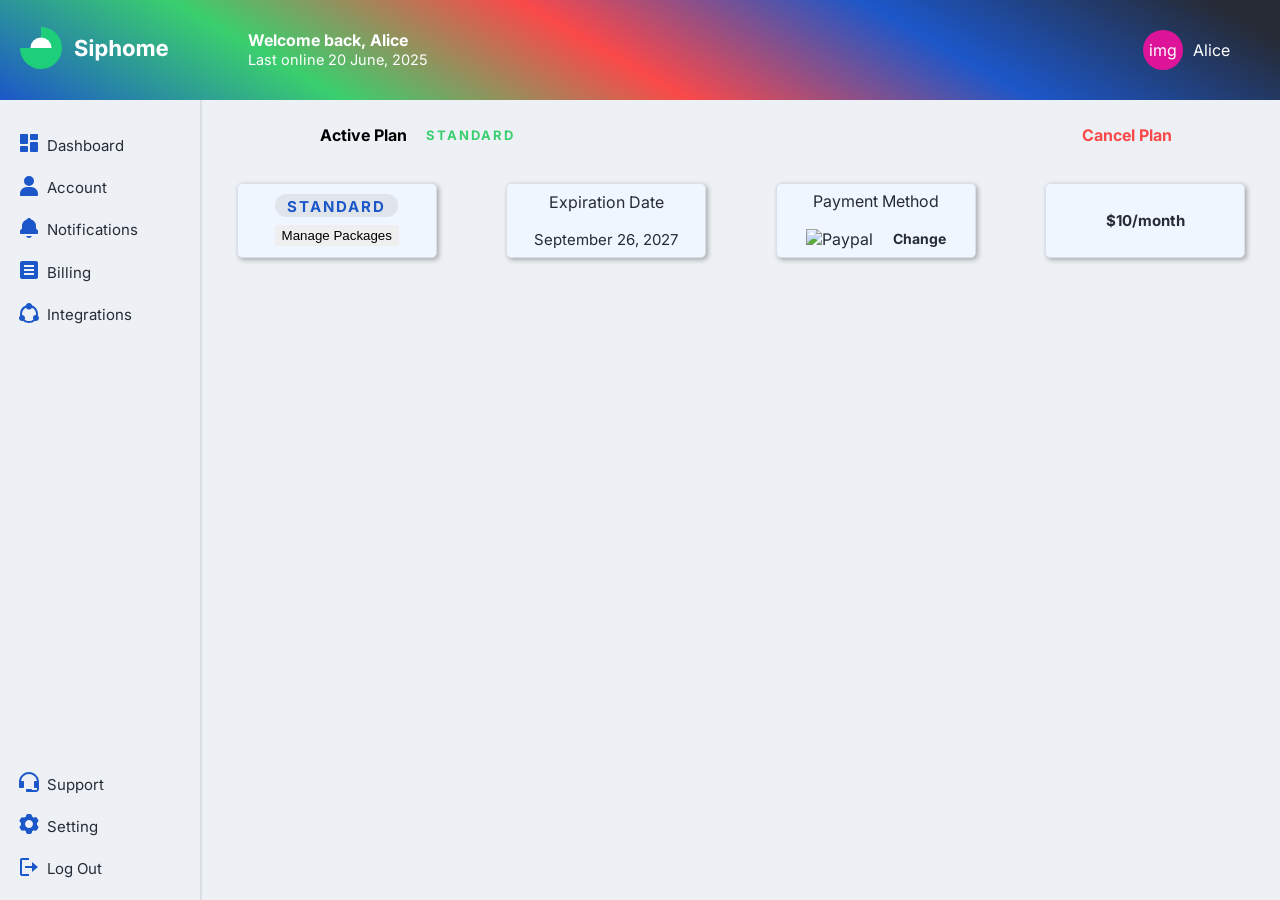
==== commit 3370ced3: "feat(dash): add billing info andstructure - Add active plan information which includes active plan t" ====
--- a/pages/dashboard.html
+++ b/pages/dashboard.html
@@ -775,6 +775,66 @@
           </div>
         </section>
       </section>
+
+      <!-- Billing -->
+      <section class="main__billing-info-blk dashboard-content-block">
+        <section class="billing__active-plan-blk">
+          <div class="billing__active-plan">
+            <div class="active-plan__heading-type-blk">
+              <div class="active-plan__heading">
+                <p class="active-plan__heading">Active Plan</p>
+              </div>
+              <div class="active-plan__type-blk">
+                <p class="active-plan__type">STANDARD</p>
+              </div>
+            </div>
+
+            <div class="cancel__plan-blk">
+              <p class="cancel__plan-text">Cancel Plan</p>
+            </div>
+          </div>
+
+          <div class="billing__active-plan-info-blk">
+            <div class="billing__manage-plan-blk plan-info-blk">
+              <div class="manage-plan__current-plan-blk">
+                <p class="current-plan-text">STANDARD</p>
+              </div>
+              <button class="manage__plan-btn">Manage Packages</button>
+            </div>
+
+            <div class="billing__manage-plan-blk plan-info-blk">
+              <div class="plan__expiration-date-blk">
+                <p class="plan__expiration-heading-text">Expiration Date</p>
+
+                <p class="plan__expiration-date-text">September 26, 2027</p>
+              </div>
+            </div>
+
+            <div class="billing__manage-plan-blk plan-info-blk">
+              <div class="plan__payment-method-blk">
+                <p class="plan__payment-method-text">Payment Method</p>
+                <div class="active-payment-method-blk">
+                  <img
+                    class="paypal-img"
+                    src="/assets/design/paypal-logo-png-2114.png"
+                    alt="Paypal"
+                  />
+                  <p class="plan__change-payment">Change</p>
+                </div>
+              </div>
+            </div>
+
+            <div class="billing__manage-plan-blk plan-info-blk">
+              <div class="subscription__info-blk">
+                <p class="subscription-info-text">$10/month</p>
+              </div>
+            </div>
+          </div>
+        </section>
+
+        <section class="billing__payment-method-blk"></section>
+        <section class="billing__payment-history-blk"></section>
+      </section>
     </main>
   </body>
 </html>
--- a/css/style.css
+++ b/css/style.css
@@ -14,7 +14,7 @@
 
 body {
   max-width: 100%;
-  font-size: 1.8em;
+  font-size: 1.6em;
   background-color: var(--primary-clr-white);
   font-family: "Inter", sans-serif;
   font-optical-sizing: auto;
@@ -42,6 +42,7 @@
   --primary-clr-black: #262b36;
   --primary-clr-red: #fa4949;
   --primary-clr-ash: #DADEE6;
+   --primary-clr-gray-50: oklch(95.654% 0.00807 254.09);
   --outline: 0.2rem solid red;
   --lt-clr-gray: #f8f9fc;
   --primary-clr-glass-white: #EFF6FF;
--- a/css/dashboard.css
+++ b/css/dashboard.css
@@ -109,6 +109,8 @@
   background-color: var(--secondary-clr-white);
   height: calc(100vh - 10rem);
   pointer-events: none;
+  background: var(--primary-clr-gray-50);
+
 }
 
 .main__side-nav {
@@ -317,8 +319,7 @@
   background-color: var(--lt-clr-gray);
   overflow: hidden;
   background-color: var(--primary-clr-glass-white);
-
-
+  display: none;
 }
 
 .main__notification {
@@ -542,4 +543,170 @@
 
 .content__info-text-blk p+p {
   display: none
+}
+
+/* BILLING */
+
+.main__billing-info-blk {
+  display: grid;
+  grid-template-columns: 1fr;
+  grid-template-rows: repeat(3, 1fr);
+  background-color: var(--primary-clr-gray-50);
+  border-left: 0.2rem solid var(--primary-clr-ash)
+}
+
+.billing__active-plan-blk { 
+  width: 100%;
+}
+
+.billing__active-plan {
+  display: flex;
+  height: 3rem;
+  justify-content: space-between;
+  align-items: center;
+  padding: 0 10%;
+  margin-top: 2rem;
+}
+
+.active-plan__heading-type-blk {
+  width: 25%;
+  display: flex;
+  justify-content: space-around;
+  pointer-events: none;
+  ;
+}
+
+.active-plan__heading-blk {
+  background-color: rgb(118, 83, 83);
+  font-size: 1.5rem;
+  font-weight: bold;
+}
+
+.active-plan__heading {
+  font-weight: bold;
+}
+
+.active-plan__type-blk { 
+  display: grid;
+  place-items: center;
+}
+
+.active-plan__type {
+  color: var(--primary-clr-green);
+  font-size: 1.3rem;
+  font-weight: bold;
+  letter-spacing: 0.2rem
+}
+
+
+.cancel__plan-text {
+  font-size: 1.6rem;
+  font-weight: bold;
+  color: var(--primary-clr-red);
+  cursor: pointer;
+}
+
+
+.billing__active-plan-info-blk {
+  width: 100%;
+  min-height: 10rem;
+  margin-top: 2rem; 
+  display: flex;
+  justify-content: space-around;
+  align-items: center;
+}
+
+.plan-info-blk {
+  width: 20rem;
+  height: 7.5rem;
+  background-color: var(--primary-clr-glass-white);
+  display: flex;
+  justify-content: center;
+  align-items: center;
+  flex-direction: column;
+  border: 0.1rem solid var(--primary-clr-ash);
+  padding: 2%;
+  border-radius: 0.5rem;
+  box-shadow: 0.2rem 0.2rem 0.5rem rgba(0, 0, 0, 0.3);
+  color: var(--primary-clr-black)
+}
+
+.manage-plan__current-plan-blk {
+  width: 100%;
+  min-height: 80%;
+  display: flex;
+  justify-content: center;
+}
+
+.current-plan-text {
+  padding: 0.3rem 1.2rem;
+  color: var(--primary-clr-blue);
+  background-color: var(--soft-steel-gray);
+  font-weight: bold;
+  text-align: center;
+  border-radius: 4rem;
+  font-size: 1.5rem;
+  width: max-content;
+  letter-spacing: 0.2rem;
+  pointer-events: none;
+}
+
+.manage__plan-btn {
+  padding: 0.3rem 0.7rem;
+  border-radius: 0.2rem;
+  margin-top: 0.8rem;
+  border: none;
+  cursor: pointer;
+
+}
+
+.plan__expiration-date-blk,
+.plan__payment-method-blk,
+.subscription__info-blk {
+  min-height: 7.5rem;
+  display: flex;
+  flex-direction: column;
+  align-items: center;
+  justify-content: space-around;
+  pointer-events: none;
+}
+.plan__expiration-date-text {
+  font-size: 1.5rem;
+}
+
+
+.plan__payment-method-text {
+
+  text-align: center;
+  border-radius: 4rem;
+  /* font-size: 1.5rem; */
+
+  pointer-events: none;
+}
+
+.active-payment-method-blk {
+  width: 100%;
+  display: flex;
+  justify-content: space-around;
+  gap: 2rem;
+  align-items: center;
+}
+
+.paypal-img {
+  height: auto;
+  width: 100%;
+  ;
+  ;
+}
+
+.plan__change-payment {
+  font-size: 1.4rem;
+  font-weight: bold;
+  pointer-events: visible;
+  cursor: pointer;
+}
+
+.subscription-info-text {
+  font-size: 1.5rem;
+  font-weight: bold;
 }
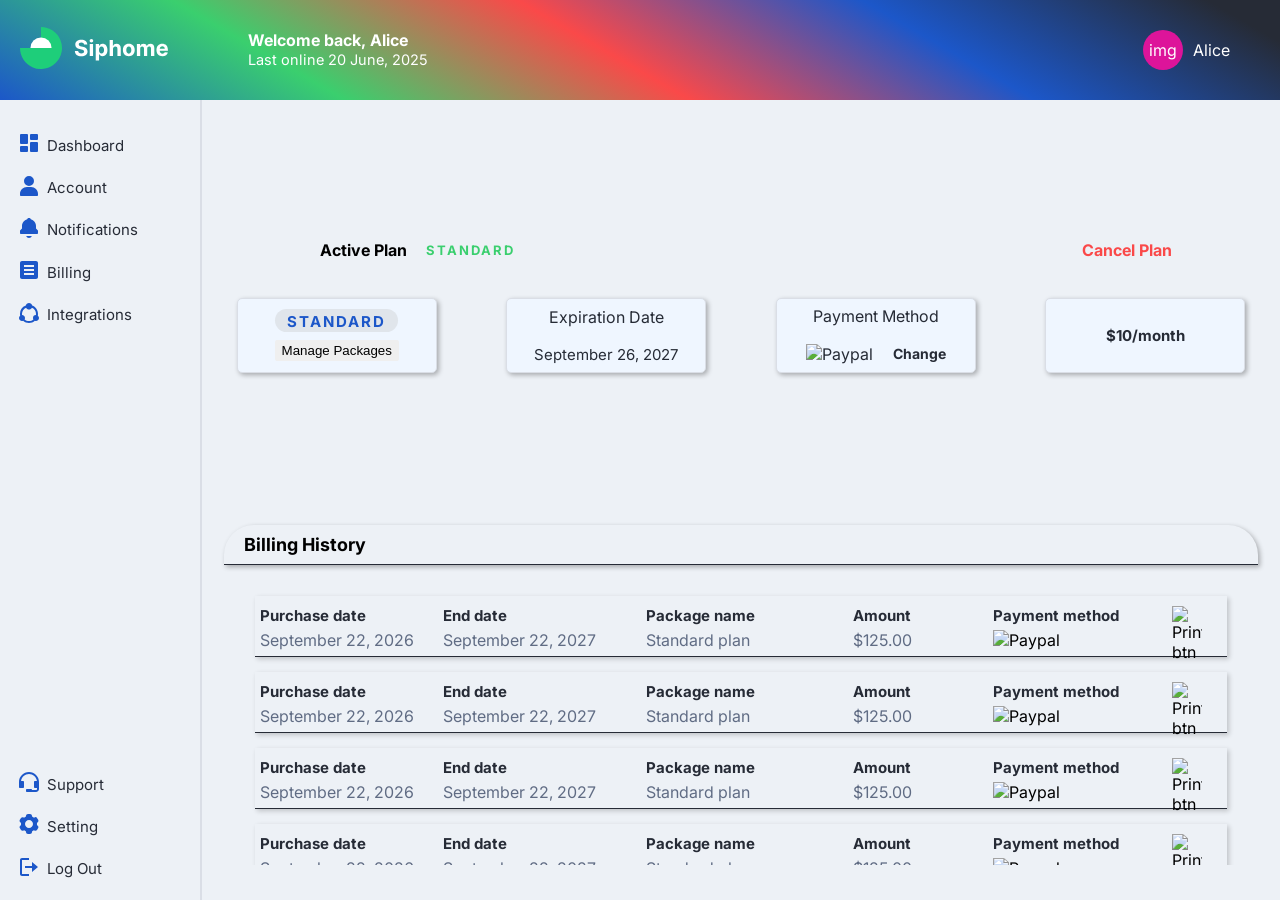
==== commit 87995932: "feat(dash): add billing history section - Introduce a billing history section displaying subscriptio" ====
--- a/pages/dashboard.html
+++ b/pages/dashboard.html
@@ -832,8 +832,211 @@
           </div>
         </section>
 
-        <section class="billing__payment-method-blk"></section>
-        <section class="billing__payment-history-blk"></section>
+        <!-- <section class="billing__payment-method-blk"></section> -->
+        <section class="billing__payment-history-blk">
+          <div class="payment__history-heading-blk">
+            <p class="payment__history-heading">Billing History</p>
+          </div>
+          <div class="payment__history-blk">
+
+          <div class="payment__history">
+            <div class="history-box">
+              <p class="history-box__heading">Purchase date</p>
+              <p>September 22, 2026</p>
+            </div>
+            <div class="history-box">
+              <p class="history-box__heading">End date</p>
+              <p>September 22, 2027</p>
+            </div>
+            <div class="history-box">
+              <p class="history-box__heading">Package name</p>
+              <p>Standard plan</p>
+            </div>
+            <div class="history-box">
+              <p class="history-box__heading">Amount</p>
+              <p>$125.00</p>
+            </div>
+            <div class="history-box">
+              <p class="history-box__heading">Payment method</p>
+              <div class="history-box__payment-method-img-blk">
+                <img class="payment-method__img" src="/assets/design/paypal-logo-png-2114.png" alt="Paypal" />
+              </div>
+            </div>
+            <div class="history-box history-box__print-img-blk">
+              <img class="history-box__print-img" src="/assets/design/printer-22072.png" alt="Print-btn" />
+            </div>
+          </div>
+
+          <div class="payment__history">
+            <div class="history-box">
+              <p class="history-box__heading">Purchase date</p>
+              <p>September 22, 2026</p>
+            </div>
+            <div class="history-box">
+              <p class="history-box__heading">End date</p>
+              <p>September 22, 2027</p>
+            </div>
+            <div class="history-box">
+              <p class="history-box__heading">Package name</p>
+              <p>Standard plan</p>
+            </div>
+            <div class="history-box">
+              <p class="history-box__heading">Amount</p>
+              <p>$125.00</p>
+            </div>
+            <div class="history-box">
+              <p class="history-box__heading">Payment method</p>
+              <div class="history-box__payment-method-img-blk">
+                <img class="payment-method__img" src="/assets/design/paypal-logo-png-2114.png" alt="Paypal" />
+              </div>
+            </div>
+            <div class="history-box history-box__print-img-blk">
+              <img class="history-box__print-img" src="/assets/design/printer-22072.png" alt="Print-btn" />
+            </div>
+          </div>
+
+          <div class="payment__history">
+            <div class="history-box">
+              <p class="history-box__heading">Purchase date</p>
+              <p>September 22, 2026</p>
+            </div>
+            <div class="history-box">
+              <p class="history-box__heading">End date</p>
+              <p>September 22, 2027</p>
+            </div>
+            <div class="history-box">
+              <p class="history-box__heading">Package name</p>
+              <p>Standard plan</p>
+            </div>
+            <div class="history-box">
+              <p class="history-box__heading">Amount</p>
+              <p>$125.00</p>
+            </div>
+            <div class="history-box">
+              <p class="history-box__heading">Payment method</p>
+              <div class="history-box__payment-method-img-blk">
+                <img class="payment-method__img" src="/assets/design/paypal-logo-png-2114.png" alt="Paypal" />
+              </div>
+            </div>
+            <div class="history-box history-box__print-img-blk">
+              <img class="history-box__print-img" src="/assets/design/printer-22072.png" alt="Print-btn" />
+            </div>
+          </div>
+
+          <div class="payment__history">
+            <div class="history-box">
+              <p class="history-box__heading">Purchase date</p>
+              <p>September 22, 2026</p>
+            </div>
+            <div class="history-box">
+              <p class="history-box__heading">End date</p>
+              <p>September 22, 2027</p>
+            </div>
+            <div class="history-box">
+              <p class="history-box__heading">Package name</p>
+              <p>Standard plan</p>
+            </div>
+            <div class="history-box">
+              <p class="history-box__heading">Amount</p>
+              <p>$125.00</p>
+            </div>
+            <div class="history-box">
+              <p class="history-box__heading">Payment method</p>
+              <div class="history-box__payment-method-img-blk">
+                <img class="payment-method__img" src="/assets/design/paypal-logo-png-2114.png" alt="Paypal" />
+              </div>
+            </div>
+            <div class="history-box history-box__print-img-blk">
+              <img class="history-box__print-img" src="/assets/design/printer-22072.png" alt="Print-btn" />
+            </div>
+          </div>
+
+
+          <div class="payment__history">
+            <div class="history-box">
+              <p class="history-box__heading">Purchase date</p>
+              <p>September 22, 2026</p>
+            </div>
+            <div class="history-box">
+              <p class="history-box__heading">End date</p>
+              <p>September 22, 2027</p>
+            </div>
+            <div class="history-box">
+              <p class="history-box__heading">Package name</p>
+              <p>Standard plan</p>
+            </div>
+            <div class="history-box">
+              <p class="history-box__heading">Amount</p>
+              <p>$125.00</p>
+            </div>
+            <div class="history-box">
+              <p class="history-box__heading">Payment method</p>
+              <div class="history-box__payment-method-img-blk">
+                <img class="payment-method__img" src="/assets/design/paypal-logo-png-2114.png" alt="Paypal" />
+              </div>
+            </div>
+            <div class="history-box history-box__print-img-blk">
+              <img class="history-box__print-img" src="/assets/design/printer-22072.png" alt="Print-btn" />
+            </div>
+          </div>
+
+          <div class="payment__history">
+            <div class="history-box">
+              <p class="history-box__heading">Purchase date</p>
+              <p>September 22, 2026</p>
+            </div>
+            <div class="history-box">
+              <p class="history-box__heading">End date</p>
+              <p>September 22, 2027</p>
+            </div>
+            <div class="history-box">
+              <p class="history-box__heading">Package name</p>
+              <p>Standard plan</p>
+            </div>
+            <div class="history-box">
+              <p class="history-box__heading">Amount</p>
+              <p>$125.00</p>
+            </div>
+            <div class="history-box">
+              <p class="history-box__heading">Payment method</p>
+              <div class="history-box__payment-method-img-blk">
+                <img class="payment-method__img" src="/assets/design/paypal-logo-png-2114.png" alt="Paypal" />
+              </div>
+            </div>
+            <div class="history-box history-box__print-img-blk">
+              <img class="history-box__print-img" src="/assets/design/printer-22072.png" alt="Print-btn" />
+            </div>
+          </div>
+
+          <div class="payment__history">
+            <div class="history-box">
+              <p class="history-box__heading">Purchase date</p>
+              <p>September 22, 2026</p>
+            </div>
+            <div class="history-box">
+              <p class="history-box__heading">End date</p>
+              <p>September 22, 2027</p>
+            </div>
+            <div class="history-box">
+              <p class="history-box__heading">Package name</p>
+              <p>Standard plan</p>
+            </div>
+            <div class="history-box">
+              <p class="history-box__heading">Amount</p>
+              <p>$125.00</p>
+            </div>
+            <div class="history-box">
+              <p class="history-box__heading">Payment method</p>
+              <div class="history-box__payment-method-img-blk">
+                <img class="payment-method__img" src="/assets/design/paypal-logo-png-2114.png" alt="Paypal" />
+              </div>
+            </div>
+            <div class="history-box history-box__print-img-blk">
+              <img class="history-box__print-img" src="/assets/design/printer-22072.png" alt="Print-btn" />
+            </div>
+          </div>
+          </div>
+        </section>
       </section>
     </main>
   </body>
--- a/css/dashboard.css
+++ b/css/dashboard.css
@@ -550,12 +550,13 @@
 .main__billing-info-blk {
   display: grid;
   grid-template-columns: 1fr;
-  grid-template-rows: repeat(3, 1fr);
+  grid-template-rows: repeat(2, 1fr);
   background-color: var(--primary-clr-gray-50);
-  border-left: 0.2rem solid var(--primary-clr-ash)
-}
-
-.billing__active-plan-blk { 
+  border-left: 0.2rem solid var(--primary-clr-ash);
+  place-items: center;
+}
+
+.billing__active-plan-blk {
   width: 100%;
 }
 
@@ -586,7 +587,7 @@
   font-weight: bold;
 }
 
-.active-plan__type-blk { 
+.active-plan__type-blk {
   display: grid;
   place-items: center;
 }
@@ -610,7 +611,7 @@
 .billing__active-plan-info-blk {
   width: 100%;
   min-height: 10rem;
-  margin-top: 2rem; 
+  margin-top: 2rem;
   display: flex;
   justify-content: space-around;
   align-items: center;
@@ -670,6 +671,7 @@
   justify-content: space-around;
   pointer-events: none;
 }
+
 .plan__expiration-date-text {
   font-size: 1.5rem;
 }
@@ -709,4 +711,105 @@
 .subscription-info-text {
   font-size: 1.5rem;
   font-weight: bold;
+}
+
+/*BILLING - Payment History */
+
+.payment__history-heading-blk {
+  width: 100%;
+  min-height: 4rem;
+  border-bottom: 0.1rem solid var(--primary-clr-black);
+  display: flex;
+  align-items: center;
+  box-shadow: 0.2rem 0.2rem 0.5rem rgba(0, 0, 0, 0.3);
+  padding: 0 2%;
+  border-radius: 3rem 3rem 0 0;
+}
+
+.payment__history-heading {
+  font-size: 1.8rem;
+  font-weight: bold;
+
+}
+
+.billing__payment-history-blk {
+  width: 100%;
+  height: 35rem;
+  padding: 0 2%;
+
+}
+
+.payment__history-blk {
+  width: 100%;
+  height: 30rem;
+  padding: 3%;
+  overflow-y: scroll;
+}
+
+.payment__history {
+  display: grid;
+  grid-template-columns: repeat(4, 1fr) 15rem 8rem;
+  grid-template-rows: 6rem;
+  gap: 1.6rem;
+  justify-items: center;
+  align-items: center;
+  box-shadow: 0.2rem 0.2rem 0.5rem rgba(0, 0, 0, 0.2);
+  border-bottom: 0.1rem solid var(--primary-clr-black);
+  margin-bottom: 1.5rem;
+  transition: all 0.125s ease;
+}
+
+.payment__history:hover {
+  box-shadow: 0.2rem 0.2rem 0.5rem rgba(0, 0, 0, 0.6);
+  background: var(--primary-clr-glass-white);
+
+}
+
+.history-box {
+  height: 100%;
+  display: flex;
+  flex-direction: column;
+  justify-content: space-around;
+  padding: 1rem 0;
+  gap: 0.5rem
+}
+
+.history-box__heading {
+  font-size: 1.5rem;
+  color: var(--primary-clr-black);
+  font-weight: bold;
+  ;
+}
+
+.history-box p+p {
+  color: var(--secondary-clr-grey)
+}
+
+.history-box__payment-method-img-blk {
+  width: 7rem;
+  ;
+}
+
+.payment-method__img,
+.history-box__print-img {
+  height: auto;
+  width: 100%;
+}
+
+.history-box__print-img-blk {
+  width: 3rem;
+  transition: all 0.125s ease-in-out;
+  user-select: none;
+}
+
+.history-box__print-img {
+  cursor: pointer;
+}
+
+.history-box__print-img:hover {
+  scale: 1.1
+}
+
+.history-box__print-img:active {
+  scale: 1;
 }
